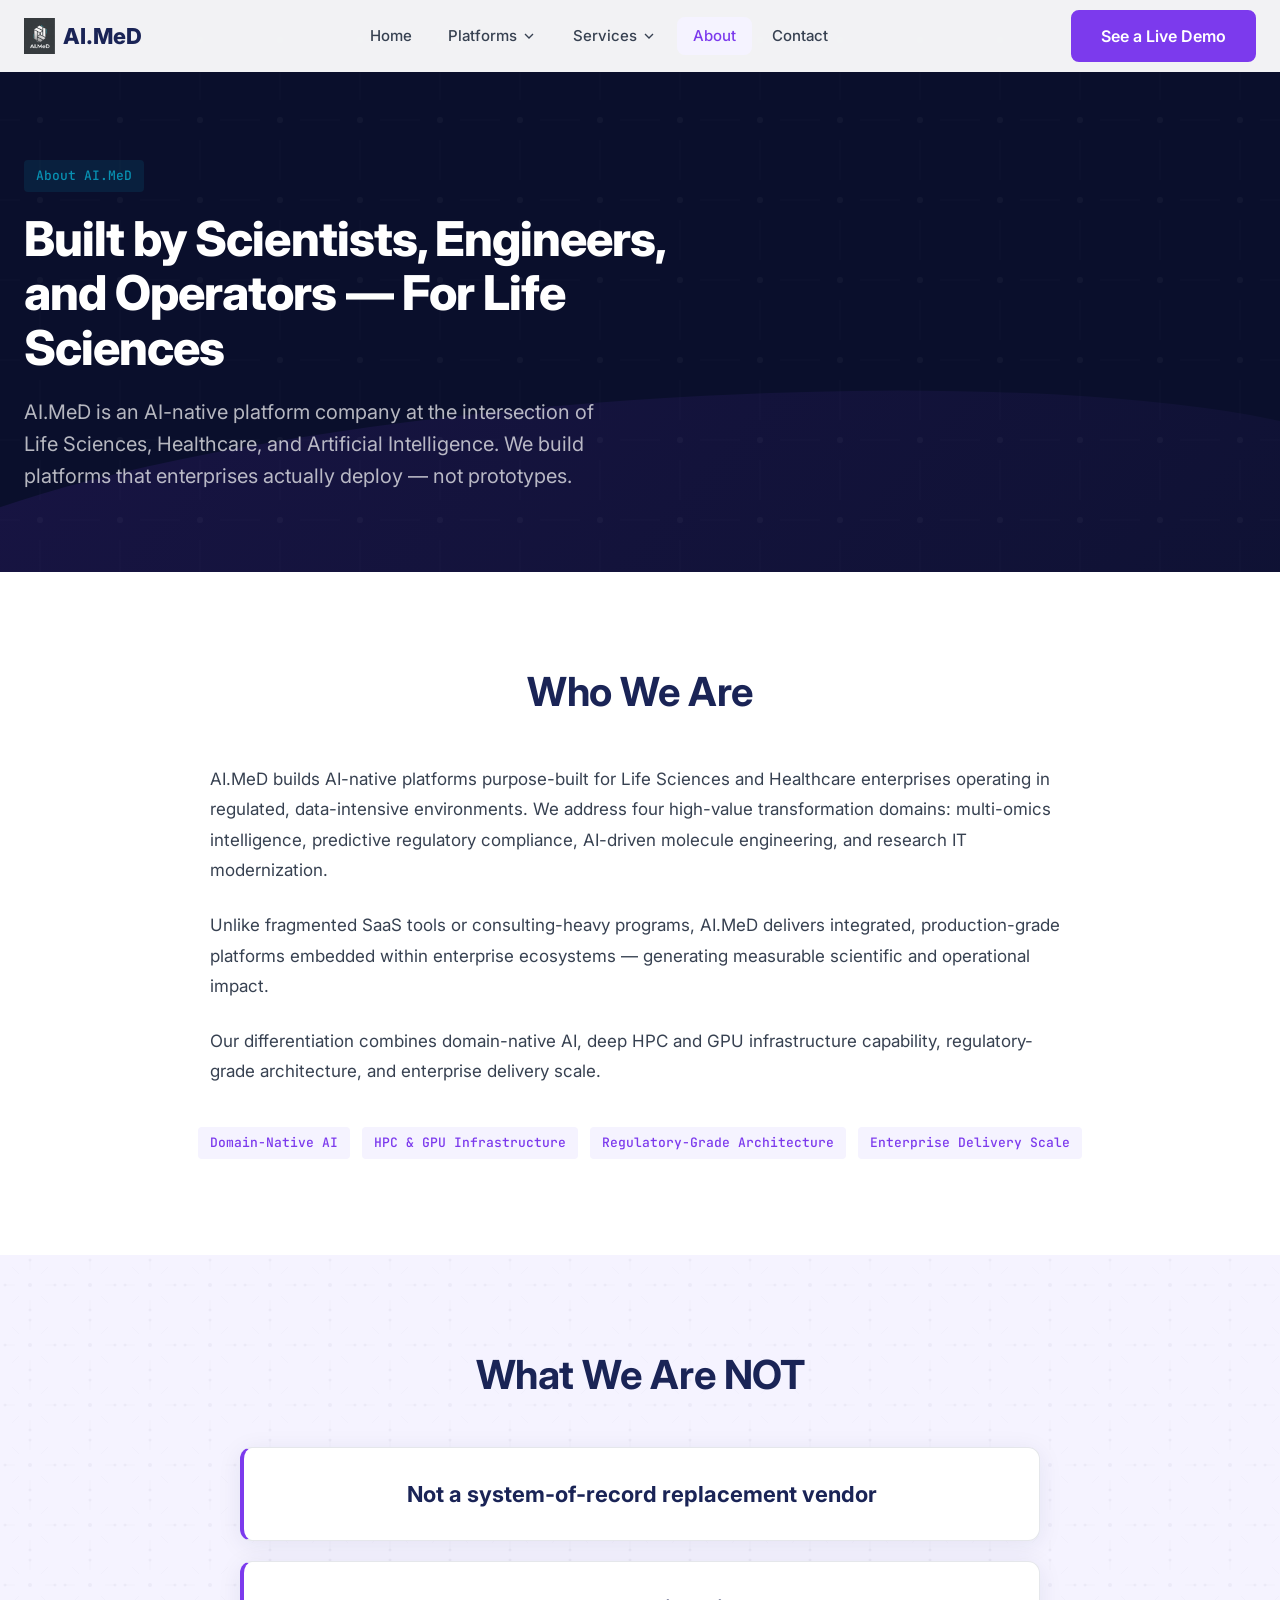
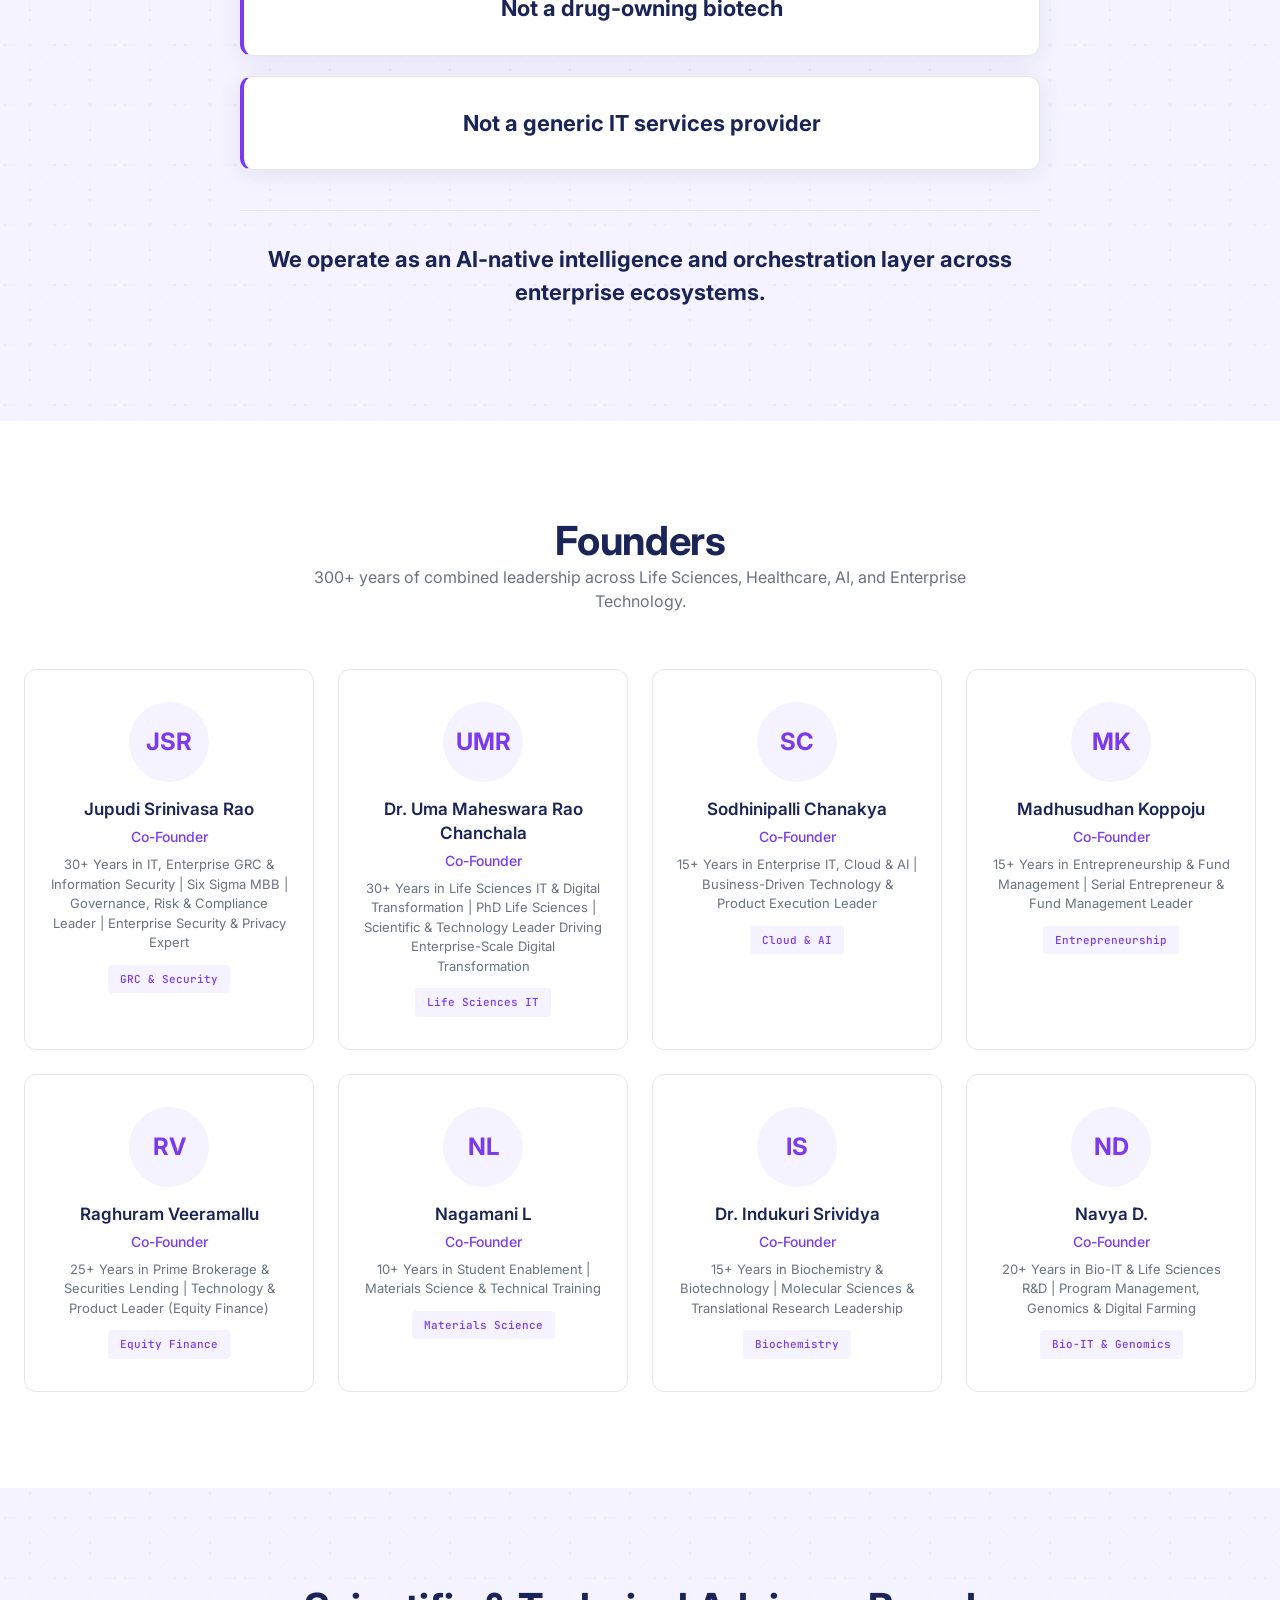
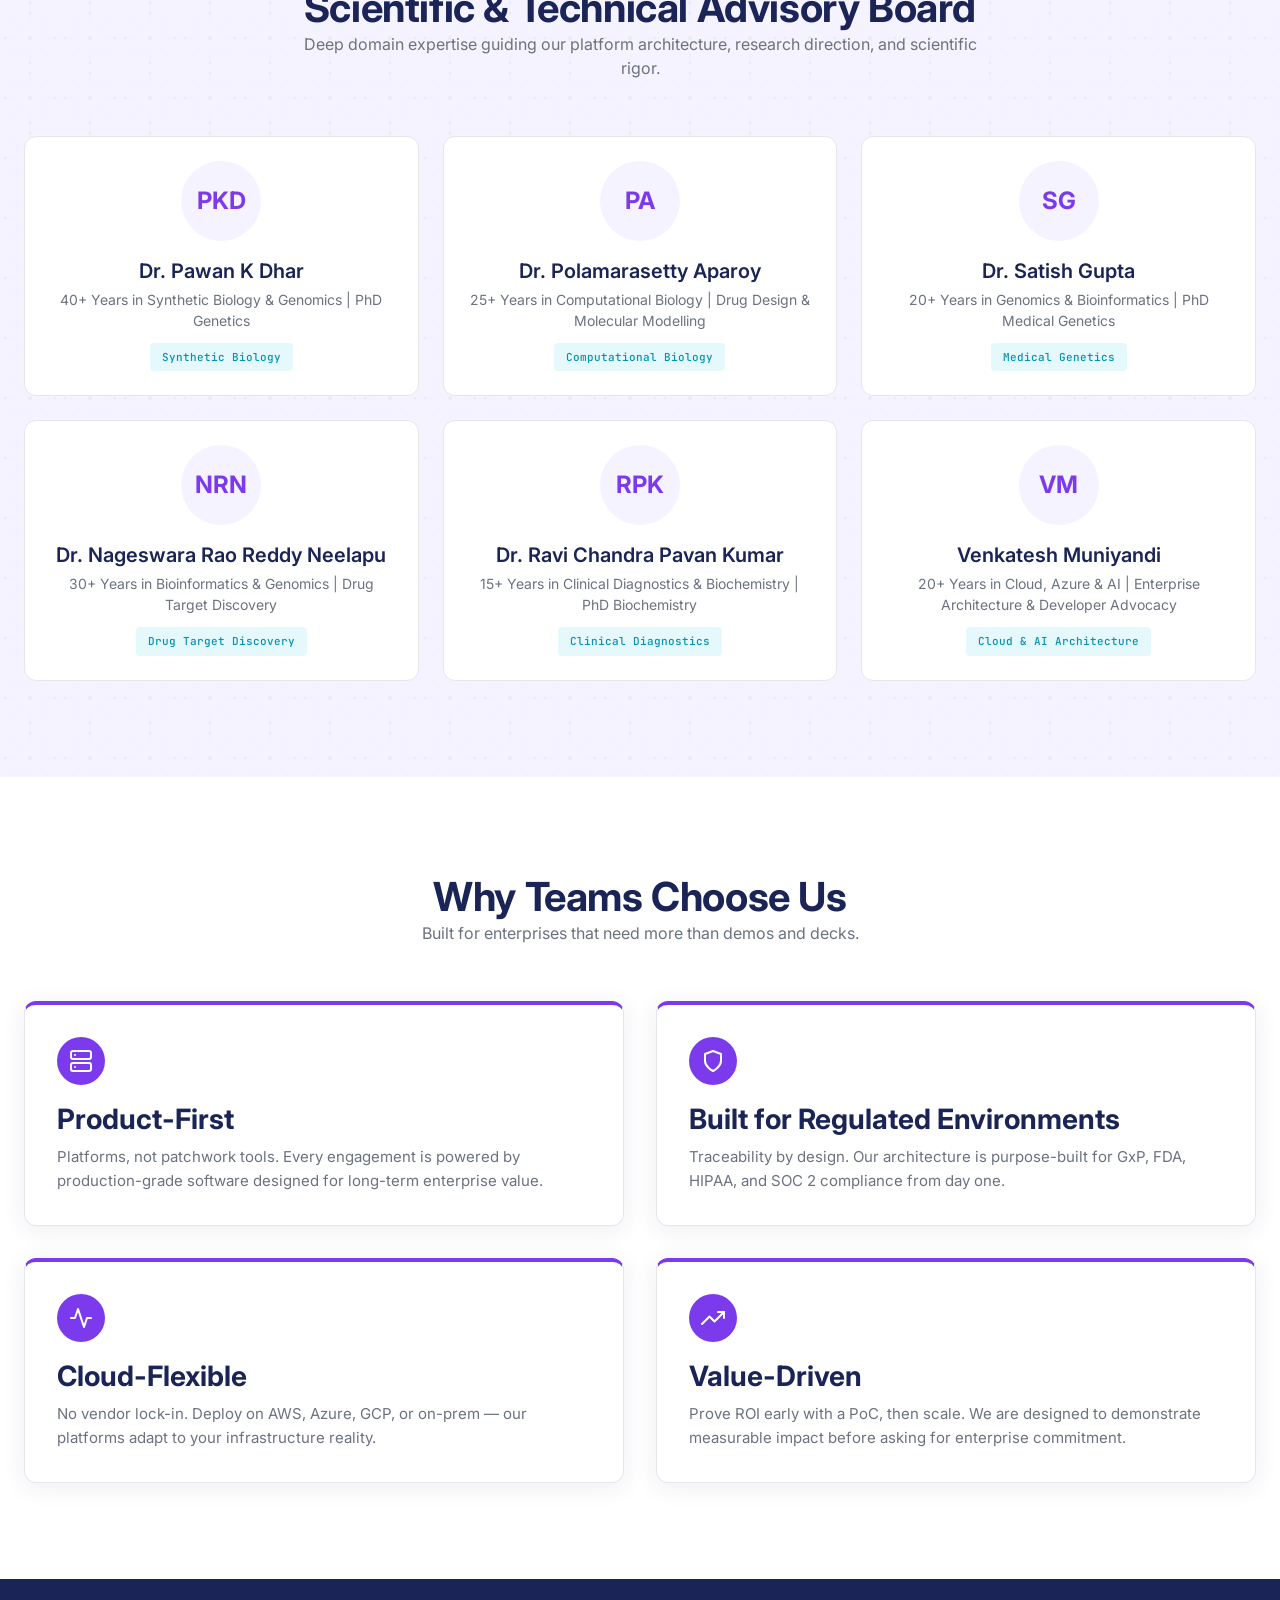
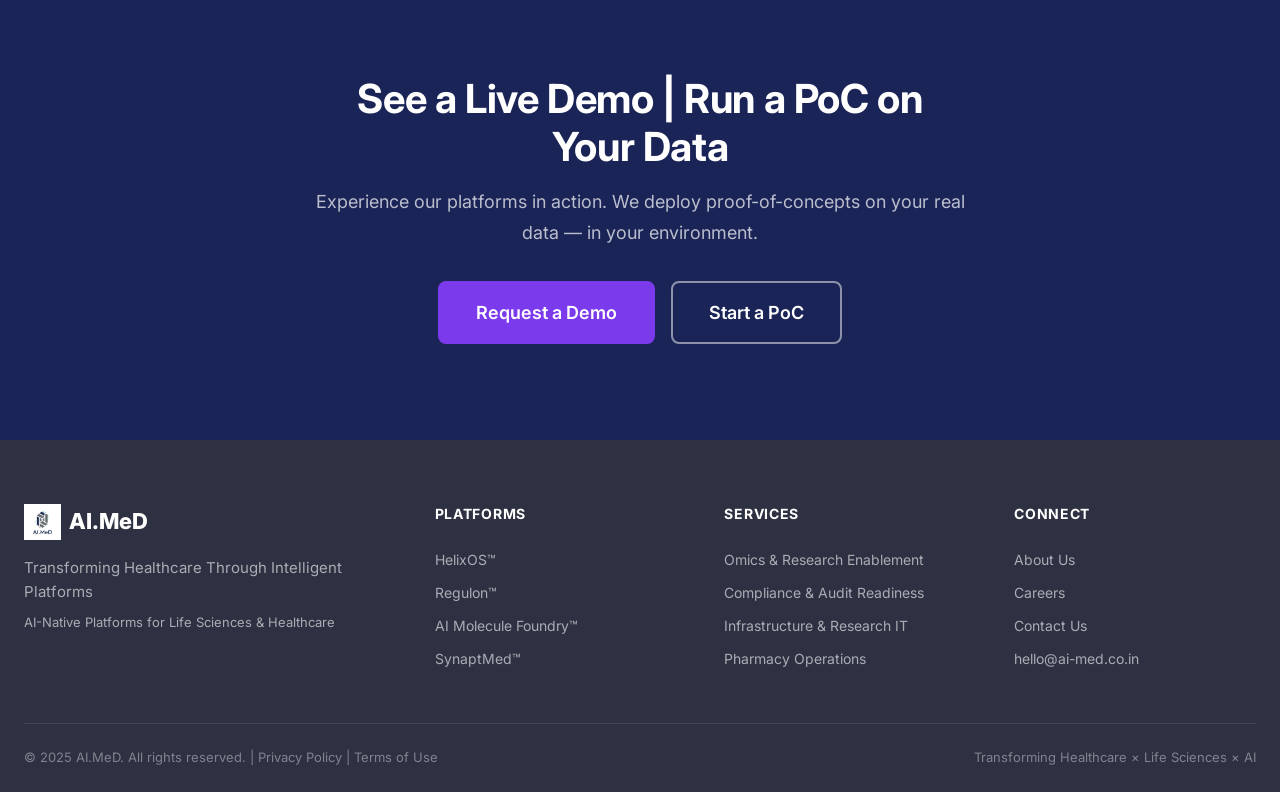
==== about.html @ bd9f45b2 "Initial commit" ====
<!DOCTYPE html>
<html lang="en">
<head>
  <meta charset="UTF-8">
  <meta name="viewport" content="width=device-width, initial-scale=1.0">
  <title>About AI.MeD — Leadership, Vision & Team | Life Sciences AI Company</title>
  <meta name="description" content="AI.MeD is an AI-native platform company at the intersection of Life Sciences, Healthcare, and Artificial Intelligence. Meet our founders, advisors, and leadership team.">
  <meta name="keywords" content="AI.MeD team, life sciences AI company, healthcare AI leadership, multi-omics intelligence, regulatory compliance AI, drug discovery platform">
  <meta name="author" content="AI.MeD">

  <!-- Open Graph -->
  <meta property="og:title" content="About AI.MeD — Leadership, Vision & Team | Life Sciences AI Company">
  <meta property="og:description" content="AI.MeD is an AI-native platform company at the intersection of Life Sciences, Healthcare, and Artificial Intelligence. Meet our founders, advisors, and leadership team.">
  <meta property="og:type" content="website">
  <meta property="og:image" content="assets/logo/Ai.MeD_2.png">

  <!-- Favicon -->
  <link rel="icon" type="image/x-icon" href="assets/logo/aimed-favicon.ico">

  <!-- Preload fonts -->
  <link rel="preconnect" href="https://fonts.googleapis.com">
  <link rel="preconnect" href="https://fonts.gstatic.com" crossorigin>
  <link rel="preload" as="style" href="https://fonts.googleapis.com/css2?family=Inter:wght@400;500;600;700;800&family=JetBrains+Mono:wght@400;500&display=swap">
  <link href="https://fonts.googleapis.com/css2?family=Inter:wght@400;500;600;700;800&family=JetBrains+Mono:wght@400;500&display=swap" rel="stylesheet">

  <!-- Styles -->
  <link rel="stylesheet" href="css/styles.css">

  <!-- Schema.org JSON-LD -->
  <script type="application/ld+json">
  {
    "@context": "https://schema.org",
    "@type": "AboutPage",
    "mainEntity": {
      "@type": "Organization",
      "name": "AI.MeD",
      "description": "AI-native platforms for Life Sciences, Drug Discovery & Regulated Healthcare",
      "url": "https://ai-med.co.in",
      "foundingLocation": "Hyderabad, Telangana, India",
      "knowsAbout": ["Multi-omics", "Regulatory Compliance", "Drug Discovery AI", "Pharmacy Operations"]
    }
  }
  </script>

  <!-- Google Analytics 4 -->
  <!-- Replace G-XXXXXXXXXX with your GA4 Measurement ID from analytics.google.com -->
  <script async src="https://www.googletagmanager.com/gtag/js?id=G-XXXXXXXXXX"></script>
  <script>
    window.dataLayer = window.dataLayer || [];
    function gtag(){dataLayer.push(arguments);}
    gtag('js', new Date());
    gtag('config', 'G-XXXXXXXXXX');
  </script>
</head>
<body>

<!-- Skip to main content -->
<a href="#main" class="skip-link">Skip to main content</a>

<!-- ============================================================
     NAVIGATION (Prompt 2)
     ============================================================ -->
<nav class="nav" role="navigation" aria-label="Main navigation">
  <div class="nav-inner">
    <!-- Logo -->
    <a href="index.html" class="nav-logo" aria-label="AI.MeD Home">
      <img src="assets/logo/Ai.MeD_2.png" alt="AI.MeD Logo" width="36" height="36">
      <span class="nav-logo-text">AI.MeD</span>
    </a>

    <!-- Desktop links -->
    <div class="nav-links">
      <a href="index.html" class="nav-link">Home</a>

      <!-- Platforms dropdown -->
      <div class="nav-dropdown">
        <a href="platforms.html" class="nav-link nav-dropdown-toggle">
          Platforms
          <svg viewBox="0 0 24 24" fill="none" stroke="currentColor" stroke-width="2"><polyline points="6 9 12 15 18 9"></polyline></svg>
        </a>
        <div class="nav-dropdown-menu" role="menu">
          <a href="platforms.html#helixos" class="nav-dropdown-item" role="menuitem">
            <strong>HelixOS&trade;</strong>
            <span>AI-Native Multi-Omics Platform</span>
          </a>
          <a href="platforms.html#regulon" class="nav-dropdown-item" role="menuitem">
            <strong>Regulon&trade;</strong>
            <span>AI Compliance Operating System</span>
          </a>
          <a href="platforms.html#molecule-foundry" class="nav-dropdown-item" role="menuitem">
            <strong>AI Molecule Foundry&trade;</strong>
            <span>Drug Discovery Platform</span>
          </a>
          <a href="platforms.html#synaptmed" class="nav-dropdown-item" role="menuitem">
            <strong>SynaptMed&trade;</strong>
            <span>Smart Pharmacy Operations</span>
          </a>
        </div>
      </div>

      <!-- Services dropdown -->
      <div class="nav-dropdown">
        <a href="services.html" class="nav-link nav-dropdown-toggle">
          Services
          <svg viewBox="0 0 24 24" fill="none" stroke="currentColor" stroke-width="2"><polyline points="6 9 12 15 18 9"></polyline></svg>
        </a>
        <div class="nav-dropdown-menu" role="menu">
          <a href="services.html#helixos-services" class="nav-dropdown-item" role="menuitem">
            <strong>Research &amp; Omics Services</strong>
            <span>Multi-omics pipeline engineering &amp; AI enablement</span>
          </a>
          <a href="services.html#regulon-services" class="nav-dropdown-item" role="menuitem">
            <strong>Compliance &amp; Audit Readiness</strong>
            <span>Continuous compliance monitoring &amp; automation</span>
          </a>
          <a href="services.html#infra-services" class="nav-dropdown-item" role="menuitem">
            <strong>Infrastructure &amp; Research IT</strong>
            <span>HPC, GPU optimization &amp; cloud-native IT</span>
          </a>
          <a href="services.html#synaptmed-services" class="nav-dropdown-item" role="menuitem">
            <strong>Pharmacy Digital Transformation</strong>
            <span>End-to-end pharmacy onboarding &amp; operations</span>
          </a>
        </div>
      </div>

      <a href="about.html" class="nav-link active">About</a>
      <a href="contact.html" class="nav-link">Contact</a>
    </div>

    <!-- CTA -->
    <a href="contact.html" class="btn btn-primary nav-cta">See a Live Demo</a>

    <!-- Hamburger (mobile) -->
    <button class="nav-hamburger" aria-label="Toggle mobile menu" aria-expanded="false">
      <span></span>
      <span></span>
      <span></span>
    </button>
  </div>
</nav>

<!-- Mobile menu overlay -->
<div class="mobile-menu" role="dialog" aria-label="Mobile navigation">
  <div class="mobile-menu-links">
    <a href="index.html" class="mobile-menu-link">Home</a>

    <button class="mobile-accordion-btn" aria-expanded="false">
      Platforms
      <svg viewBox="0 0 24 24" fill="none" stroke="currentColor" stroke-width="2"><polyline points="6 9 12 15 18 9"></polyline></svg>
    </button>
    <div class="mobile-accordion-panel">
      <a href="platforms.html#helixos">HelixOS&trade; — AI-Native Multi-Omics Platform</a>
      <a href="platforms.html#regulon">Regulon&trade; — AI Compliance Operating System</a>
      <a href="platforms.html#molecule-foundry">AI Molecule Foundry&trade; — Drug Discovery Platform</a>
      <a href="platforms.html#synaptmed">SynaptMed&trade; — Smart Pharmacy Operations</a>
    </div>

    <button class="mobile-accordion-btn" aria-expanded="false">
      Services
      <svg viewBox="0 0 24 24" fill="none" stroke="currentColor" stroke-width="2"><polyline points="6 9 12 15 18 9"></polyline></svg>
    </button>
    <div class="mobile-accordion-panel">
      <a href="services.html#helixos-services">Research &amp; Omics Services</a>
      <a href="services.html#regulon-services">Compliance &amp; Audit Readiness</a>
      <a href="services.html#infra-services">Infrastructure &amp; Research IT</a>
      <a href="services.html#synaptmed-services">Pharmacy Digital Transformation</a>
    </div>

    <a href="about.html" class="mobile-menu-link">About</a>
    <a href="contact.html" class="mobile-menu-link">Contact</a>
  </div>
  <div class="mobile-menu-cta">
    <a href="contact.html" class="btn btn-primary btn-full btn-lg">See a Live Demo</a>
  </div>
</div>

<!-- ============================================================
     MAIN CONTENT
     ============================================================ -->
<main id="main">

  <!-- ============================================================
       SECTION: PAGE HERO
       ============================================================ -->
  <section class="page-hero" aria-label="About Hero">
    <div class="page-hero-wave"></div>
    <div class="container">
      <span class="badge-teal" style="margin-bottom: 20px;">About AI.MeD</span>
      <h1>Built by Scientists, Engineers, and Operators &mdash; For Life Sciences</h1>
      <p>AI.MeD is an AI-native platform company at the intersection of Life Sciences, Healthcare, and Artificial Intelligence. We build platforms that enterprises actually deploy &mdash; not prototypes.</p>
    </div>
  </section>

  <!-- ============================================================
       SECTION 1: WHO WE ARE
       ============================================================ -->
  <section class="section-white section-padding" aria-label="Who We Are">
    <div class="container">
      <div class="section-header animate-on-scroll" style="max-width: 800px; margin: 0 auto 48px;">
        <h2 class="text-center">Who We Are</h2>
      </div>

      <div style="max-width: 860px; margin: 0 auto;" class="animate-on-scroll">
        <p style="font-size: 17px; line-height: 1.8; color: var(--color-text-body); margin-bottom: 24px;">
          AI.MeD builds AI-native platforms purpose-built for Life Sciences and Healthcare enterprises operating in regulated, data-intensive environments. We address four high-value transformation domains: multi-omics intelligence, predictive regulatory compliance, AI-driven molecule engineering, and research IT modernization.
        </p>
        <p style="font-size: 17px; line-height: 1.8; color: var(--color-text-body); margin-bottom: 24px;">
          Unlike fragmented SaaS tools or consulting-heavy programs, AI.MeD delivers integrated, production-grade platforms embedded within enterprise ecosystems &mdash; generating measurable scientific and operational impact.
        </p>
        <p style="font-size: 17px; line-height: 1.8; color: var(--color-text-body);">
          Our differentiation combines domain-native AI, deep HPC and GPU infrastructure capability, regulatory-grade architecture, and enterprise delivery scale.
        </p>
      </div>

      <!-- Differentiator badges -->
      <div class="animate-on-scroll" style="display: flex; flex-wrap: wrap; gap: 12px; justify-content: center; margin-top: 40px;">
        <span class="badge">Domain-Native AI</span>
        <span class="badge">HPC &amp; GPU Infrastructure</span>
        <span class="badge">Regulatory-Grade Architecture</span>
        <span class="badge">Enterprise Delivery Scale</span>
      </div>
    </div>
  </section>

  <!-- ============================================================
       SECTION 2: WHAT WE ARE NOT
       ============================================================ -->
  <section class="section-light section-padding" aria-label="What We Are Not">
    <div class="container">
      <div class="section-header text-center animate-on-scroll" style="max-width: 700px; margin: 0 auto 48px;">
        <h2>What We Are NOT</h2>
      </div>

      <div style="max-width: 800px; margin: 0 auto;">
        <div style="display: flex; flex-direction: column; gap: 20px; margin-bottom: 40px;">
          <div class="card animate-on-scroll animate-delay-1" style="border-left: 4px solid var(--color-violet); text-align: center;">
            <h3 style="font-size: 22px; color: var(--color-navy);">Not a system-of-record replacement vendor</h3>
          </div>
          <div class="card animate-on-scroll animate-delay-2" style="border-left: 4px solid var(--color-violet); text-align: center;">
            <h3 style="font-size: 22px; color: var(--color-navy);">Not a drug-owning biotech</h3>
          </div>
          <div class="card animate-on-scroll animate-delay-3" style="border-left: 4px solid var(--color-violet); text-align: center;">
            <h3 style="font-size: 22px; color: var(--color-navy);">Not a generic IT services provider</h3>
          </div>
        </div>

        <div class="convergence-statement animate-on-scroll" style="margin-top: 0; padding-top: 32px; border-top: 1px solid var(--color-silver-light);">
          <h3 style="font-size: 22px; line-height: 1.5;">We operate as an AI-native intelligence and orchestration layer across enterprise ecosystems.</h3>
        </div>
      </div>
    </div>
  </section>

  <!-- ============================================================
       SECTION 3: FOUNDERS
       ============================================================ -->
  <section class="section-white section-padding" aria-label="Founders">
    <div class="container">
      <div class="section-header text-center animate-on-scroll" style="max-width: 700px; margin: 0 auto 56px;">
        <h2>Founders</h2>
        <p class="text-muted">300+ years of combined leadership across Life Sciences, Healthcare, AI, and Enterprise Technology.</p>
      </div>

      <div class="leadership-grid" style="grid-template-columns: repeat(4, 1fr); gap: 24px;">

        <!-- Founder 1 -->
        <div class="leader-card animate-on-scroll animate-delay-1">
          <div class="leader-avatar">JSR</div>
          <h4>Jupudi Srinivasa Rao</h4>
          <p class="leader-title">Co-Founder</p>
          <p class="leader-focus">30+ Years in IT, Enterprise GRC &amp; Information Security | Six Sigma MBB | Governance, Risk &amp; Compliance Leader | Enterprise Security &amp; Privacy Expert</p>
          <div style="margin-top: 12px;">
            <span class="badge" style="font-size: 11px;">GRC &amp; Security</span>
          </div>
        </div>

        <!-- Founder 2 -->
        <div class="leader-card animate-on-scroll animate-delay-2">
          <div class="leader-avatar">UMR</div>
          <h4>Dr. Uma Maheswara Rao Chanchala</h4>
          <p class="leader-title">Co-Founder</p>
          <p class="leader-focus">30+ Years in Life Sciences IT &amp; Digital Transformation | PhD Life Sciences | Scientific &amp; Technology Leader Driving Enterprise-Scale Digital Transformation</p>
          <div style="margin-top: 12px;">
            <span class="badge" style="font-size: 11px;">Life Sciences IT</span>
          </div>
        </div>

        <!-- Founder 3 -->
        <div class="leader-card animate-on-scroll animate-delay-3">
          <div class="leader-avatar">SC</div>
          <h4>Sodhinipalli Chanakya</h4>
          <p class="leader-title">Co-Founder</p>
          <p class="leader-focus">15+ Years in Enterprise IT, Cloud &amp; AI | Business-Driven Technology &amp; Product Execution Leader</p>
          <div style="margin-top: 12px;">
            <span class="badge" style="font-size: 11px;">Cloud &amp; AI</span>
          </div>
        </div>

        <!-- Founder 4 -->
        <div class="leader-card animate-on-scroll animate-delay-4">
          <div class="leader-avatar">MK</div>
          <h4>Madhusudhan Koppoju</h4>
          <p class="leader-title">Co-Founder</p>
          <p class="leader-focus">15+ Years in Entrepreneurship &amp; Fund Management | Serial Entrepreneur &amp; Fund Management Leader</p>
          <div style="margin-top: 12px;">
            <span class="badge" style="font-size: 11px;">Entrepreneurship</span>
          </div>
        </div>

        <!-- Founder 5 -->
        <div class="leader-card animate-on-scroll animate-delay-1">
          <div class="leader-avatar">RV</div>
          <h4>Raghuram Veeramallu</h4>
          <p class="leader-title">Co-Founder</p>
          <p class="leader-focus">25+ Years in Prime Brokerage &amp; Securities Lending | Technology &amp; Product Leader (Equity Finance)</p>
          <div style="margin-top: 12px;">
            <span class="badge" style="font-size: 11px;">Equity Finance</span>
          </div>
        </div>

        <!-- Founder 6 -->
        <div class="leader-card animate-on-scroll animate-delay-2">
          <div class="leader-avatar">NL</div>
          <h4>Nagamani L</h4>
          <p class="leader-title">Co-Founder</p>
          <p class="leader-focus">10+ Years in Student Enablement | Materials Science &amp; Technical Training</p>
          <div style="margin-top: 12px;">
            <span class="badge" style="font-size: 11px;">Materials Science</span>
          </div>
        </div>

        <!-- Founder 7 -->
        <div class="leader-card animate-on-scroll animate-delay-3">
          <div class="leader-avatar">IS</div>
          <h4>Dr. Indukuri Srividya</h4>
          <p class="leader-title">Co-Founder</p>
          <p class="leader-focus">15+ Years in Biochemistry &amp; Biotechnology | Molecular Sciences &amp; Translational Research Leadership</p>
          <div style="margin-top: 12px;">
            <span class="badge" style="font-size: 11px;">Biochemistry</span>
          </div>
        </div>

        <!-- Founder 8 -->
        <div class="leader-card animate-on-scroll animate-delay-4">
          <div class="leader-avatar">ND</div>
          <h4>Navya D.</h4>
          <p class="leader-title">Co-Founder</p>
          <p class="leader-focus">20+ Years in Bio-IT &amp; Life Sciences R&amp;D | Program Management, Genomics &amp; Digital Farming</p>
          <div style="margin-top: 12px;">
            <span class="badge" style="font-size: 11px;">Bio-IT &amp; Genomics</span>
          </div>
        </div>

      </div>
    </div>
  </section>

  <!-- ============================================================
       SECTION 4: ADVISORS
       ============================================================ -->
  <section class="section-light section-padding" aria-label="Advisors">
    <div class="container">
      <div class="section-header text-center animate-on-scroll" style="max-width: 700px; margin: 0 auto 56px;">
        <h2>Scientific &amp; Technical Advisory Board</h2>
        <p class="text-muted">Deep domain expertise guiding our platform architecture, research direction, and scientific rigor.</p>
      </div>

      <div class="advisor-grid">

        <!-- Advisor 1 -->
        <div class="advisor-card animate-on-scroll animate-delay-1">
          <div class="leader-avatar" style="margin: 0 auto 16px;">PKD</div>
          <h4>Dr. Pawan K Dhar</h4>
          <p class="advisor-domain">40+ Years in Synthetic Biology &amp; Genomics | PhD Genetics</p>
          <div style="margin-top: 12px;">
            <span class="badge-teal" style="font-size: 11px;">Synthetic Biology</span>
          </div>
        </div>

        <!-- Advisor 2 -->
        <div class="advisor-card animate-on-scroll animate-delay-2">
          <div class="leader-avatar" style="margin: 0 auto 16px;">PA</div>
          <h4>Dr. Polamarasetty Aparoy</h4>
          <p class="advisor-domain">25+ Years in Computational Biology | Drug Design &amp; Molecular Modelling</p>
          <div style="margin-top: 12px;">
            <span class="badge-teal" style="font-size: 11px;">Computational Biology</span>
          </div>
        </div>

        <!-- Advisor 3 -->
        <div class="advisor-card animate-on-scroll animate-delay-3">
          <div class="leader-avatar" style="margin: 0 auto 16px;">SG</div>
          <h4>Dr. Satish Gupta</h4>
          <p class="advisor-domain">20+ Years in Genomics &amp; Bioinformatics | PhD Medical Genetics</p>
          <div style="margin-top: 12px;">
            <span class="badge-teal" style="font-size: 11px;">Medical Genetics</span>
          </div>
        </div>

        <!-- Advisor 4 -->
        <div class="advisor-card animate-on-scroll animate-delay-1">
          <div class="leader-avatar" style="margin: 0 auto 16px;">NRN</div>
          <h4>Dr. Nageswara Rao Reddy Neelapu</h4>
          <p class="advisor-domain">30+ Years in Bioinformatics &amp; Genomics | Drug Target Discovery</p>
          <div style="margin-top: 12px;">
            <span class="badge-teal" style="font-size: 11px;">Drug Target Discovery</span>
          </div>
        </div>

        <!-- Advisor 5 -->
        <div class="advisor-card animate-on-scroll animate-delay-2">
          <div class="leader-avatar" style="margin: 0 auto 16px;">RPK</div>
          <h4>Dr. Ravi Chandra Pavan Kumar</h4>
          <p class="advisor-domain">15+ Years in Clinical Diagnostics &amp; Biochemistry | PhD Biochemistry</p>
          <div style="margin-top: 12px;">
            <span class="badge-teal" style="font-size: 11px;">Clinical Diagnostics</span>
          </div>
        </div>

        <!-- Advisor 6 -->
        <div class="advisor-card animate-on-scroll animate-delay-3">
          <div class="leader-avatar" style="margin: 0 auto 16px;">VM</div>
          <h4>Venkatesh Muniyandi</h4>
          <p class="advisor-domain">20+ Years in Cloud, Azure &amp; AI | Enterprise Architecture &amp; Developer Advocacy</p>
          <div style="margin-top: 12px;">
            <span class="badge-teal" style="font-size: 11px;">Cloud &amp; AI Architecture</span>
          </div>
        </div>

      </div>
    </div>
  </section>

  <!-- ============================================================
       SECTION 5: WHY TEAMS CHOOSE US
       ============================================================ -->
  <section class="section-white section-padding" aria-label="Why Teams Choose Us">
    <div class="container">
      <div class="section-header text-center animate-on-scroll" style="max-width: 700px; margin: 0 auto 56px;">
        <h2>Why Teams Choose Us</h2>
        <p class="text-muted">Built for enterprises that need more than demos and decks.</p>
      </div>

      <div class="platform-grid" style="gap: 32px;">

        <!-- Feature 1 -->
        <div class="card-platform animate-on-scroll animate-delay-1">
          <div class="icon-circle">
            <svg viewBox="0 0 24 24" fill="none" stroke="currentColor" stroke-width="2" stroke-linecap="round" stroke-linejoin="round"><rect x="2" y="2" width="20" height="8" rx="2" ry="2"></rect><rect x="2" y="14" width="20" height="8" rx="2" ry="2"></rect><line x1="6" y1="6" x2="6.01" y2="6"></line><line x1="6" y1="18" x2="6.01" y2="18"></line></svg>
          </div>
          <h3 style="margin-top: 16px;">Product-First</h3>
          <p style="font-size: 15px; color: var(--color-text-muted); line-height: 1.6; margin-top: 8px;">Platforms, not patchwork tools. Every engagement is powered by production-grade software designed for long-term enterprise value.</p>
        </div>

        <!-- Feature 2 -->
        <div class="card-platform animate-on-scroll animate-delay-2">
          <div class="icon-circle">
            <svg viewBox="0 0 24 24" fill="none" stroke="currentColor" stroke-width="2" stroke-linecap="round" stroke-linejoin="round"><path d="M12 22s8-4 8-10V5l-8-3-8 3v7c0 6 8 10 8 10z"></path></svg>
          </div>
          <h3 style="margin-top: 16px;">Built for Regulated Environments</h3>
          <p style="font-size: 15px; color: var(--color-text-muted); line-height: 1.6; margin-top: 8px;">Traceability by design. Our architecture is purpose-built for GxP, FDA, HIPAA, and SOC 2 compliance from day one.</p>
        </div>

        <!-- Feature 3 -->
        <div class="card-platform animate-on-scroll animate-delay-3">
          <div class="icon-circle">
            <svg viewBox="0 0 24 24" fill="none" stroke="currentColor" stroke-width="2" stroke-linecap="round" stroke-linejoin="round"><path d="M22 12h-4l-3 9L9 3l-3 9H2"></path></svg>
          </div>
          <h3 style="margin-top: 16px;">Cloud-Flexible</h3>
          <p style="font-size: 15px; color: var(--color-text-muted); line-height: 1.6; margin-top: 8px;">No vendor lock-in. Deploy on AWS, Azure, GCP, or on-prem &mdash; our platforms adapt to your infrastructure reality.</p>
        </div>

        <!-- Feature 4 -->
        <div class="card-platform animate-on-scroll animate-delay-4">
          <div class="icon-circle">
            <svg viewBox="0 0 24 24" fill="none" stroke="currentColor" stroke-width="2" stroke-linecap="round" stroke-linejoin="round"><polyline points="23 6 13.5 15.5 8.5 10.5 1 18"></polyline><polyline points="17 6 23 6 23 12"></polyline></svg>
          </div>
          <h3 style="margin-top: 16px;">Value-Driven</h3>
          <p style="font-size: 15px; color: var(--color-text-muted); line-height: 1.6; margin-top: 8px;">Prove ROI early with a PoC, then scale. We are designed to demonstrate measurable impact before asking for enterprise commitment.</p>
        </div>

      </div>
    </div>
  </section>

  <!-- ============================================================
       SECTION: BOTTOM CTA
       ============================================================ -->
  <section class="bottom-cta section-padding" aria-label="Call to Action">
    <div class="container" style="text-align: center; max-width: 700px;">
      <h2 style="color: var(--color-white); margin-bottom: 16px;">See a Live Demo | Run a PoC on Your Data</h2>
      <p style="color: rgba(255,255,255,0.7); font-size: 18px; line-height: 1.7; margin-bottom: 32px;">Experience our platforms in action. We deploy proof-of-concepts on your real data &mdash; in your environment.</p>
      <div style="display: flex; gap: 16px; justify-content: center; flex-wrap: wrap;">
        <a href="contact.html?type=demo" class="btn btn-primary btn-lg pulse">Request a Demo</a>
        <a href="contact.html?type=poc" class="btn btn-outline-white btn-lg">Start a PoC</a>
      </div>
    </div>
  </section>

</main>

<!-- ============================================================
     FOOTER (Prompt 2)
     ============================================================ -->
<footer class="footer" role="contentinfo">
  <div class="container">
    <div class="footer-grid">
      <!-- Column 1 — Company -->
      <div class="footer-brand">
        <a href="index.html" class="nav-logo" style="margin-bottom: 12px;">
          <img src="assets/logo/Ai.MeD_1.png" alt="AI.MeD Logo" width="32" height="32">
          <span class="nav-logo-text" style="color: var(--color-white);">AI.MeD</span>
        </a>
        <p>Transforming Healthcare Through Intelligent Platforms</p>
        <p style="font-size: 13px; margin-top: 8px;">AI-Native Platforms for Life Sciences &amp; Healthcare</p>
      </div>

      <!-- Column 2 — Platforms -->
      <div class="footer-col">
        <h4>Platforms</h4>
        <a href="platforms.html#helixos">HelixOS&trade;</a>
        <a href="platforms.html#regulon">Regulon&trade;</a>
        <a href="platforms.html#molecule-foundry">AI Molecule Foundry&trade;</a>
        <a href="platforms.html#synaptmed">SynaptMed&trade;</a>
      </div>

      <!-- Column 3 — Services -->
      <div class="footer-col">
        <h4>Services</h4>
        <a href="services.html#helixos-services">Omics &amp; Research Enablement</a>
        <a href="services.html#regulon-services">Compliance &amp; Audit Readiness</a>
        <a href="services.html#infra-services">Infrastructure &amp; Research IT</a>
        <a href="services.html#synaptmed-services">Pharmacy Operations</a>
      </div>

      <!-- Column 4 — Connect -->
      <div class="footer-col">
        <h4>Connect</h4>
        <a href="about.html">About Us</a>
        <a href="#">Careers</a>
        <a href="contact.html">Contact Us</a>
        <a href="mailto:hello@ai-med.co.in">hello@ai-med.co.in</a>
      </div>
    </div>

    <div class="footer-bottom">
      <p>&copy; 2025 AI.MeD. All rights reserved. | <a href="privacy.html">Privacy Policy</a> | <a href="terms.html">Terms of Use</a></p>
      <p>Transforming Healthcare &times; Life Sciences &times; AI</p>
    </div>
  </div>
</footer>

<!-- Scripts -->
<script defer src="js/main.js"></script>

</body>
</html>
---- css/styles.css ----
/* ============================================================
   AI.MeD Design System — styles.css
   Enterprise B2B | Life Sciences & Healthcare
   ============================================================ */

/* --- Google Fonts --- */
@import url('https://fonts.googleapis.com/css2?family=Inter:wght@400;500;600;700;800&family=JetBrains+Mono:wght@400;500&display=swap');

/* ============================================================
   1. CSS CUSTOM PROPERTIES (TOKENS)
   ============================================================ */
:root {
  /* Brand Colors */
  --color-navy: #1A2456;
  --color-navy-dark: #0A0F2C;
  --color-violet: #7C3AED;
  --color-violet-light: #8B5CF6;
  --color-violet-pale: #F5F3FF;
  --color-teal: #06B6D4;
  --color-teal-dark: #0891B2;
  --color-silver: #9CA3AF;
  --color-silver-light: #E5E7EB;
  --color-charcoal: #2D3142;
  --color-white: #FFFFFF;
  --color-text-body: #374151;
  --color-text-muted: #6B7280;

  /* Typography */
  --font-heading: 'Inter', sans-serif;
  --font-body: 'Inter', sans-serif;
  --font-mono: 'JetBrains Mono', monospace;

  /* Spacing */
  --space-xs: 4px;
  --space-sm: 8px;
  --space-md: 16px;
  --space-lg: 24px;
  --space-xl: 32px;
  --space-2xl: 48px;
  --space-3xl: 64px;
  --space-4xl: 96px;

  /* Border Radius */
  --radius-sm: 4px;
  --radius-md: 8px;
  --radius-lg: 12px;
  --radius-xl: 16px;
  --radius-full: 9999px;

  /* Shadows */
  --shadow-card: 0 4px 24px rgba(26, 36, 86, 0.08);
  --shadow-card-hover: 0 8px 32px rgba(26, 36, 86, 0.14);
  --shadow-dropdown: 0 12px 40px rgba(26, 36, 86, 0.12);
  --shadow-nav: 0 2px 16px rgba(26, 36, 86, 0.06);

  /* Transitions */
  --transition-fast: 150ms ease;
  --transition-base: 200ms ease;
  --transition-slow: 300ms ease;

  /* Layout */
  --max-width: 1280px;
  --nav-height: 72px;
}

/* ============================================================
   2. RESET & BASE
   ============================================================ */
*,
*::before,
*::after {
  box-sizing: border-box;
  margin: 0;
  padding: 0;
}

html {
  scroll-behavior: smooth;
  -webkit-text-size-adjust: 100%;
}

body {
  font-family: var(--font-body);
  font-size: 16px;
  line-height: 1.5;
  color: var(--color-text-body);
  background-color: var(--color-white);
  -webkit-font-smoothing: antialiased;
  -moz-osx-font-smoothing: grayscale;
}

img {
  max-width: 100%;
  height: auto;
  display: block;
}

a {
  color: var(--color-violet);
  text-decoration: none;
  transition: color var(--transition-fast);
}

a:hover {
  color: var(--color-violet-light);
}

ul, ol {
  list-style: none;
}

/* Skip to main content (accessibility) */
.skip-link {
  position: absolute;
  top: -100%;
  left: 16px;
  z-index: 10000;
  padding: 8px 16px;
  background: var(--color-violet);
  color: var(--color-white);
  border-radius: var(--radius-md);
  font-weight: 600;
  transition: top var(--transition-fast);
}

.skip-link:focus {
  top: 16px;
  color: var(--color-white);
}

/* Focus visible */
:focus-visible {
  outline: 2px solid var(--color-violet);
  outline-offset: 2px;
}

/* ============================================================
   3. TYPOGRAPHY SCALE
   ============================================================ */
h1, h2, h3, h4, h5, h6 {
  font-family: var(--font-heading);
  color: var(--color-navy);
  line-height: 1.2;
  font-weight: 700;
}

h1 {
  font-size: 56px;
  line-height: 1.14;
  font-weight: 800;
  letter-spacing: -0.02em;
}

h2 {
  font-size: 40px;
  line-height: 1.2;
  font-weight: 700;
  letter-spacing: -0.01em;
}

h3 {
  font-size: 28px;
  line-height: 1.3;
  font-weight: 700;
}

h4 {
  font-size: 20px;
  line-height: 1.4;
  font-weight: 600;
}

.text-body {
  font-size: 16px;
  line-height: 1.5;
}

.text-small {
  font-size: 14px;
  line-height: 1.5;
}

.text-muted {
  color: var(--color-text-muted);
}

.text-navy {
  color: var(--color-navy);
}

.text-violet {
  color: var(--color-violet);
}

.text-teal {
  color: var(--color-teal);
}

.text-white {
  color: var(--color-white);
}

.text-center {
  text-align: center;
}

/* ============================================================
   4. LAYOUT UTILITIES
   ============================================================ */
.container {
  width: 100%;
  max-width: var(--max-width);
  margin: 0 auto;
  padding: 0 24px;
}

.section-padding {
  padding: 96px 0;
}

.grid {
  display: grid;
  gap: 24px;
}

.grid-2 {
  grid-template-columns: repeat(2, 1fr);
}

.grid-3 {
  grid-template-columns: repeat(3, 1fr);
}

.grid-4 {
  grid-template-columns: repeat(4, 1fr);
}

.flex {
  display: flex;
}

.flex-center {
  display: flex;
  align-items: center;
  justify-content: center;
}

.flex-between {
  display: flex;
  align-items: center;
  justify-content: space-between;
}

.flex-col {
  flex-direction: column;
}

.gap-sm {
  gap: var(--space-sm);
}

.gap-md {
  gap: var(--space-md);
}

.gap-lg {
  gap: var(--space-lg);
}

.gap-xl {
  gap: var(--space-xl);
}

/* ============================================================
   5. BUTTONS
   ============================================================ */
.btn {
  display: inline-flex;
  align-items: center;
  justify-content: center;
  gap: 8px;
  padding: 12px 28px;
  font-family: var(--font-body);
  font-size: 16px;
  font-weight: 600;
  border-radius: var(--radius-md);
  border: 2px solid transparent;
  cursor: pointer;
  transition: all var(--transition-base);
  text-decoration: none;
  white-space: nowrap;
}

.btn-primary {
  background: var(--color-violet);
  color: var(--color-white);
  border-color: var(--color-violet);
}

.btn-primary:hover {
  background: var(--color-violet-light);
  border-color: var(--color-violet-light);
  color: var(--color-white);
  box-shadow: 0 0 24px rgba(124, 58, 237, 0.3);
}

.btn-outline {
  background: transparent;
  color: var(--color-navy);
  border-color: var(--color-navy);
}

.btn-outline:hover {
  background: var(--color-navy);
  color: var(--color-white);
}

.btn-outline-white {
  background: transparent;
  color: var(--color-white);
  border-color: rgba(255, 255, 255, 0.5);
}

.btn-outline-white:hover {
  background: var(--color-white);
  color: var(--color-navy);
  border-color: var(--color-white);
}

.btn-teal {
  background: var(--color-teal);
  color: var(--color-white);
  border-color: var(--color-teal);
}

.btn-teal:hover {
  background: var(--color-teal-dark);
  border-color: var(--color-teal-dark);
  color: var(--color-white);
}

.btn-lg {
  padding: 16px 36px;
  font-size: 18px;
}

.btn-full {
  width: 100%;
}

/* ============================================================
   6. CARDS
   ============================================================ */
.card {
  background: var(--color-white);
  border: 1px solid var(--color-silver-light);
  border-radius: var(--radius-lg);
  box-shadow: var(--shadow-card);
  padding: 32px;
  transition: all var(--transition-slow);
}

.card:hover {
  box-shadow: var(--shadow-card-hover);
  transform: translateY(-2px);
}

.card-platform {
  background: var(--color-white);
  border: 1px solid var(--color-silver-light);
  border-top: 4px solid var(--color-violet);
  border-radius: var(--radius-lg);
  box-shadow: var(--shadow-card);
  padding: 32px;
  transition: all var(--transition-slow);
}

.card-platform:hover {
  box-shadow: var(--shadow-card-hover);
  transform: translateY(-4px);
}

.card-dark {
  background: rgba(255, 255, 255, 0.06);
  border: 1px solid rgba(255, 255, 255, 0.1);
  border-radius: var(--radius-lg);
  padding: 32px;
}

/* ============================================================
   7. BADGES
   ============================================================ */
.badge {
  display: inline-flex;
  align-items: center;
  padding: 6px 12px;
  font-family: var(--font-mono);
  font-size: 13px;
  font-weight: 500;
  border-radius: var(--radius-sm);
  background: var(--color-violet-pale);
  color: var(--color-violet);
  white-space: nowrap;
}

.badge-teal {
  display: inline-flex;
  align-items: center;
  padding: 6px 12px;
  font-family: var(--font-mono);
  font-size: 13px;
  font-weight: 500;
  border-radius: var(--radius-sm);
  background: rgba(6, 182, 212, 0.1);
  color: var(--color-teal-dark);
  white-space: nowrap;
}

.badge-dark {
  display: inline-flex;
  align-items: center;
  padding: 6px 12px;
  font-family: var(--font-mono);
  font-size: 13px;
  font-weight: 500;
  border-radius: var(--radius-sm);
  background: rgba(255, 255, 255, 0.1);
  color: rgba(255, 255, 255, 0.8);
}

/* ============================================================
   8. ICON CIRCLE
   ============================================================ */
.icon-circle {
  display: inline-flex;
  align-items: center;
  justify-content: center;
  width: 48px;
  height: 48px;
  border-radius: 50%;
  background: var(--color-violet);
  color: var(--color-white);
  flex-shrink: 0;
}

.icon-circle svg {
  width: 24px;
  height: 24px;
}

.icon-circle-sm {
  width: 36px;
  height: 36px;
}

.icon-circle-sm svg {
  width: 18px;
  height: 18px;
}

.icon-circle-lg {
  width: 56px;
  height: 56px;
}

.icon-circle-lg svg {
  width: 28px;
  height: 28px;
}

/* ============================================================
   9. SECTION BACKGROUNDS
   ============================================================ */
.section-light {
  background-color: var(--color-violet-pale);
  background-image: url("data:image/svg+xml,%3Csvg width='60' height='60' xmlns='http://www.w3.org/2000/svg'%3E%3Cpath d='M30 5v10M30 45v10M5 30h10M45 30h10M12 12l7 7M41 41l7 7M12 48l7-7M41 19l7-7' stroke='%231A2456' stroke-width='.5' fill='none' opacity='.04'/%3E%3Ccircle cx='30' cy='30' r='2' fill='%231A2456' opacity='.04'/%3E%3Ccircle cx='30' cy='5' r='1.5' fill='%231A2456' opacity='.04'/%3E%3Ccircle cx='30' cy='55' r='1.5' fill='%231A2456' opacity='.04'/%3E%3Ccircle cx='5' cy='30' r='1.5' fill='%231A2456' opacity='.04'/%3E%3Ccircle cx='55' cy='30' r='1.5' fill='%231A2456' opacity='.04'/%3E%3C/svg%3E");
}

.section-white {
  background-color: var(--color-white);
}

.section-dark {
  background-color: var(--color-charcoal);
  color: var(--color-white);
}

.section-navy {
  background-color: var(--color-navy);
  color: var(--color-white);
}

/* Circuit-node pattern overlay mixin */
.circuit-bg {
  position: relative;
}

.circuit-bg::before {
  content: '';
  position: absolute;
  inset: 0;
  background-image: url("data:image/svg+xml,%3Csvg width='80' height='80' xmlns='http://www.w3.org/2000/svg'%3E%3Cpath d='M40 0v20M40 60v20M0 40h20M60 40h20M14 14l12 12M54 54l12 12M14 66l12-12M54 26l12-12' stroke='%231A2456' stroke-width='.5' fill='none' opacity='.05'/%3E%3Ccircle cx='40' cy='40' r='3' fill='%231A2456' opacity='.05'/%3E%3Ccircle cx='40' cy='0' r='2' fill='%231A2456' opacity='.04'/%3E%3Ccircle cx='40' cy='80' r='2' fill='%231A2456' opacity='.04'/%3E%3Ccircle cx='0' cy='40' r='2' fill='%231A2456' opacity='.04'/%3E%3Ccircle cx='80' cy='40' r='2' fill='%231A2456' opacity='.04'/%3E%3C/svg%3E");
  pointer-events: none;
  z-index: 0;
}

.circuit-bg > * {
  position: relative;
  z-index: 1;
}

/* ============================================================
   10. DIVIDER
   ============================================================ */
.divider {
  border: none;
  height: 1px;
  background: var(--color-silver-light);
  margin: 32px 0;
}

/* ============================================================
   11. NAVIGATION
   ============================================================ */
.nav {
  position: fixed;
  top: 0;
  left: 0;
  right: 0;
  z-index: 1000;
  height: var(--nav-height);
  display: flex;
  align-items: center;
  background: rgba(255, 255, 255, 0.95);
  transition: all var(--transition-base);
}

.nav.scrolled {
  background: rgba(255, 255, 255, 0.9);
  backdrop-filter: blur(12px);
  -webkit-backdrop-filter: blur(12px);
  box-shadow: var(--shadow-nav);
}

.nav-inner {
  width: 100%;
  max-width: var(--max-width);
  margin: 0 auto;
  padding: 0 24px;
  display: flex;
  align-items: center;
  justify-content: space-between;
}

.nav-logo {
  display: flex;
  align-items: center;
  gap: 8px;
  text-decoration: none;
}

.nav-logo img {
  height: 36px;
  width: auto;
}

.nav-logo-text {
  font-family: var(--font-heading);
  font-weight: 800;
  font-size: 22px;
  color: var(--color-navy);
}

.nav-links {
  display: flex;
  align-items: center;
  gap: 4px;
}

.nav-link {
  padding: 8px 16px;
  font-size: 15px;
  font-weight: 500;
  color: var(--color-text-body);
  text-decoration: none;
  border-radius: var(--radius-md);
  transition: all var(--transition-fast);
  position: relative;
}

.nav-link:hover,
.nav-link.active {
  color: var(--color-violet);
  background: var(--color-violet-pale);
}

/* Dropdown */
.nav-dropdown {
  position: relative;
}

.nav-dropdown-toggle {
  display: flex;
  align-items: center;
  gap: 4px;
}

.nav-dropdown-toggle svg {
  width: 16px;
  height: 16px;
  transition: transform var(--transition-fast);
}

.nav-dropdown:hover .nav-dropdown-toggle svg {
  transform: rotate(180deg);
}

.nav-dropdown-menu {
  position: absolute;
  top: 100%;
  left: 0;
  min-width: 320px;
  padding: 8px;
  background: var(--color-white);
  border-radius: var(--radius-lg);
  box-shadow: var(--shadow-dropdown);
  opacity: 0;
  visibility: hidden;
  transform: translateY(8px);
  transition: all var(--transition-base);
  z-index: 100;
}

.nav-dropdown:hover .nav-dropdown-menu {
  opacity: 1;
  visibility: visible;
  transform: translateY(0);
}

.nav-dropdown-item {
  display: block;
  padding: 12px 16px;
  border-left: 4px solid transparent;
  border-radius: var(--radius-md);
  transition: all var(--transition-fast);
  text-decoration: none;
}

.nav-dropdown-item:hover {
  background: var(--color-violet-pale);
  border-left-color: var(--color-violet);
}

.nav-dropdown-item strong {
  display: block;
  font-size: 15px;
  font-weight: 600;
  color: var(--color-navy);
}

.nav-dropdown-item span {
  display: block;
  font-size: 13px;
  color: var(--color-text-muted);
  margin-top: 2px;
}

.nav-cta {
  margin-left: 16px;
}

/* Mobile hamburger */
.nav-hamburger {
  display: none;
  flex-direction: column;
  gap: 5px;
  padding: 8px;
  background: none;
  border: none;
  cursor: pointer;
  z-index: 1001;
}

.nav-hamburger span {
  display: block;
  width: 24px;
  height: 2px;
  background: var(--color-navy);
  border-radius: 2px;
  transition: all var(--transition-base);
}

.nav-hamburger.active span:nth-child(1) {
  transform: rotate(45deg) translate(5px, 5px);
}

.nav-hamburger.active span:nth-child(2) {
  opacity: 0;
}

.nav-hamburger.active span:nth-child(3) {
  transform: rotate(-45deg) translate(5px, -5px);
}

/* Mobile menu overlay */
.mobile-menu {
  display: none;
  position: fixed;
  inset: 0;
  z-index: 999;
  background: var(--color-navy-dark);
  padding: 96px 24px 32px;
  overflow-y: auto;
  opacity: 0;
  transition: opacity var(--transition-slow);
}

.mobile-menu.active {
  display: block;
  opacity: 1;
}

.mobile-menu-links {
  display: flex;
  flex-direction: column;
  gap: 4px;
}

.mobile-menu-link {
  display: block;
  padding: 14px 16px;
  font-size: 18px;
  font-weight: 600;
  color: var(--color-white);
  text-decoration: none;
  border-radius: var(--radius-md);
  transition: background var(--transition-fast);
}

.mobile-menu-link:hover {
  background: rgba(255, 255, 255, 0.08);
  color: var(--color-white);
}

.mobile-accordion-btn {
  display: flex;
  align-items: center;
  justify-content: space-between;
  width: 100%;
  padding: 14px 16px;
  font-size: 18px;
  font-weight: 600;
  color: var(--color-white);
  background: none;
  border: none;
  border-radius: var(--radius-md);
  cursor: pointer;
  transition: background var(--transition-fast);
}

.mobile-accordion-btn:hover {
  background: rgba(255, 255, 255, 0.08);
}

.mobile-accordion-btn svg {
  width: 20px;
  height: 20px;
  transition: transform var(--transition-base);
  color: var(--color-silver);
}

.mobile-accordion-btn.active svg {
  transform: rotate(180deg);
}

.mobile-accordion-panel {
  display: none;
  padding: 0 16px 8px;
}

.mobile-accordion-panel.active {
  display: block;
}

.mobile-accordion-panel a {
  display: block;
  padding: 10px 16px;
  font-size: 15px;
  color: rgba(255, 255, 255, 0.7);
  text-decoration: none;
  border-left: 3px solid var(--color-violet);
  margin-bottom: 4px;
}

.mobile-accordion-panel a:hover {
  color: var(--color-white);
}

.mobile-menu-cta {
  margin-top: 32px;
}

/* ============================================================
   12. FOOTER
   ============================================================ */
.footer {
  background: var(--color-charcoal);
  color: rgba(255, 255, 255, 0.8);
  padding-top: 64px;
}

.footer-grid {
  display: grid;
  grid-template-columns: 1.5fr 1fr 1fr 1fr;
  gap: 48px;
  padding-bottom: 48px;
}

.footer-brand p {
  margin-top: 16px;
  font-size: 15px;
  line-height: 1.6;
  color: rgba(255, 255, 255, 0.6);
}

.footer-col h4 {
  font-size: 14px;
  font-weight: 700;
  text-transform: uppercase;
  letter-spacing: 0.05em;
  color: var(--color-white);
  margin-bottom: 20px;
}

.footer-col a {
  display: block;
  font-size: 14px;
  color: rgba(255, 255, 255, 0.6);
  text-decoration: none;
  padding: 6px 0;
  transition: color var(--transition-fast);
}

.footer-col a:hover {
  color: var(--color-teal);
}

.footer-bottom {
  border-top: 1px solid rgba(255, 255, 255, 0.1);
  padding: 24px 0;
  display: flex;
  align-items: center;
  justify-content: space-between;
  flex-wrap: wrap;
  gap: 16px;
}

.footer-bottom p {
  font-size: 13px;
  color: rgba(255, 255, 255, 0.4);
}

.footer-bottom a {
  color: rgba(255, 255, 255, 0.4);
  text-decoration: none;
  transition: color var(--transition-fast);
}

.footer-bottom a:hover {
  color: var(--color-teal);
}

/* ============================================================
   13. HERO SECTION
   ============================================================ */
.hero {
  position: relative;
  min-height: 100vh;
  display: flex;
  align-items: center;
  background: var(--color-navy-dark);
  overflow: hidden;
  padding-top: var(--nav-height);
}

.hero::before {
  content: '';
  position: absolute;
  inset: 0;
  background-image: url("data:image/svg+xml,%3Csvg width='80' height='80' xmlns='http://www.w3.org/2000/svg'%3E%3Cpath d='M40 0v20M40 60v20M0 40h20M60 40h20M14 14l12 12M54 54l12 12M14 66l12-12M54 26l12-12' stroke='%23ffffff' stroke-width='.5' fill='none' opacity='.03'/%3E%3Ccircle cx='40' cy='40' r='3' fill='%23ffffff' opacity='.03'/%3E%3Ccircle cx='40' cy='0' r='2' fill='%23ffffff' opacity='.02'/%3E%3Ccircle cx='0' cy='40' r='2' fill='%23ffffff' opacity='.02'/%3E%3C/svg%3E");
  pointer-events: none;
  z-index: 0;
}

/* Purple diagonal wave */
.hero-wave {
  position: absolute;
  bottom: -10%;
  left: -10%;
  width: 120%;
  height: 60%;
  background: linear-gradient(135deg, rgba(124, 58, 237, 0.15) 0%, rgba(139, 92, 246, 0.05) 100%);
  transform: rotate(-6deg);
  border-radius: 50% 50% 0 0;
  z-index: 0;
  pointer-events: none;
}

.hero-content {
  position: relative;
  z-index: 1;
  display: grid;
  grid-template-columns: 1fr 1fr;
  gap: 64px;
  align-items: center;
}

.hero-text {
  max-width: 680px;
}

.hero-text .badge-teal {
  margin-bottom: 24px;
}

.hero-text h1 {
  color: var(--color-white);
  font-size: 56px;
  margin-bottom: 24px;
}

.hero-subheadline {
  font-size: 20px;
  line-height: 1.6;
  color: rgba(255, 255, 255, 0.7);
  max-width: 540px;
  margin-bottom: 32px;
}

.hero-ctas {
  display: flex;
  gap: 16px;
  margin-bottom: 40px;
  flex-wrap: wrap;
}

.trust-strip {
  display: flex;
  align-items: center;
  gap: 24px;
  flex-wrap: wrap;
}

.trust-strip-item {
  font-size: 14px;
  color: rgba(255, 255, 255, 0.5);
  display: flex;
  align-items: center;
  gap: 8px;
}

.trust-strip-dot {
  width: 4px;
  height: 4px;
  border-radius: 50%;
  background: rgba(255, 255, 255, 0.3);
}

.hero-visual {
  width: 100%;
  max-width: 640px;
  height: 480px;
  background: rgba(255, 255, 255, 0.04);
  border: 1px solid rgba(255, 255, 255, 0.08);
  border-radius: var(--radius-xl);
  display: flex;
  align-items: center;
  justify-content: center;
  position: relative;
  overflow: hidden;
}

/* Animated node network in hero */
.hero-visual canvas {
  position: absolute;
  inset: 0;
  width: 100%;
  height: 100%;
}

.platform-pills {
  display: flex;
  gap: 12px;
  flex-wrap: wrap;
  justify-content: center;
  padding: 32px 0;
  position: relative;
  z-index: 1;
}

.platform-pill {
  padding: 8px 20px;
  font-family: var(--font-mono);
  font-size: 14px;
  font-weight: 500;
  color: rgba(255, 255, 255, 0.7);
  background: rgba(255, 255, 255, 0.06);
  border: 1px solid rgba(255, 255, 255, 0.12);
  border-radius: var(--radius-full);
  cursor: pointer;
  transition: all var(--transition-fast);
  text-decoration: none;
}

.platform-pill:hover {
  background: rgba(124, 58, 237, 0.2);
  border-color: var(--color-violet);
  color: var(--color-white);
}

/* ============================================================
   14. PLATFORM CARDS SECTION
   ============================================================ */
.platform-section .section-header {
  text-align: center;
  max-width: 700px;
  margin: 0 auto 56px;
}

.platform-section .section-header h2 {
  margin-bottom: 16px;
}

.platform-grid {
  display: grid;
  grid-template-columns: repeat(2, 1fr);
  gap: 32px;
}

.platform-card-badges {
  display: flex;
  gap: 8px;
  flex-wrap: wrap;
  margin: 16px 0 12px;
}

.platform-card h3 {
  font-size: 24px;
  margin-bottom: 4px;
}

.platform-card .card-sub {
  font-size: 15px;
  color: var(--color-violet);
  font-weight: 500;
  margin-bottom: 12px;
}

.platform-card .card-body {
  color: var(--color-text-muted);
  font-size: 15px;
  line-height: 1.6;
  margin-bottom: 16px;
}

.platform-card-modules {
  display: flex;
  gap: 8px;
  flex-wrap: wrap;
  margin-bottom: 20px;
}

.platform-card-link {
  font-weight: 600;
  font-size: 15px;
  color: var(--color-violet);
  display: inline-flex;
  align-items: center;
  gap: 4px;
  transition: gap var(--transition-fast);
}

.platform-card-link:hover {
  gap: 8px;
}

/* ============================================================
   15. PROBLEM / MARKET SECTION
   ============================================================ */
.market-section .two-col {
  display: grid;
  grid-template-columns: 1.2fr 1fr;
  gap: 48px;
  align-items: start;
}

.problem-list {
  display: flex;
  flex-direction: column;
  gap: 20px;
}

.problem-item {
  display: flex;
  gap: 16px;
  align-items: flex-start;
}

.problem-item p {
  font-size: 16px;
  line-height: 1.5;
}

.problem-item strong {
  color: var(--color-navy);
}

.struggle-box {
  background: var(--color-violet-pale);
  border-left: 4px solid var(--color-violet);
  border-radius: var(--radius-lg);
  padding: 32px;
}

.struggle-box h3 {
  font-size: 20px;
  margin-bottom: 16px;
  color: var(--color-navy);
}

.struggle-box li {
  padding: 8px 0;
  font-size: 15px;
  color: var(--color-text-body);
  display: flex;
  align-items: center;
  gap: 8px;
}

.struggle-box li::before {
  content: '';
  width: 6px;
  height: 6px;
  border-radius: 50%;
  background: var(--color-violet);
  flex-shrink: 0;
}

.convergence-statement {
  text-align: center;
  max-width: 800px;
  margin: 64px auto 0;
  padding-top: 48px;
  border-top: 1px solid var(--color-silver-light);
}

.convergence-statement h3 {
  font-size: 24px;
  line-height: 1.4;
  color: var(--color-navy);
  margin-bottom: 16px;
}

.convergence-statement p {
  color: var(--color-text-muted);
  font-size: 16px;
  max-width: 600px;
  margin: 0 auto;
}

/* ============================================================
   16. SERVICES SECTION
   ============================================================ */
.services-grid {
  display: grid;
  grid-template-columns: repeat(2, 1fr);
  gap: 32px;
}

.service-track {
  padding: 32px;
  background: var(--color-white);
  border: 1px solid var(--color-silver-light);
  border-radius: var(--radius-lg);
  box-shadow: var(--shadow-card);
}

.service-track .badge {
  margin-bottom: 12px;
}

.service-track h3 {
  margin-bottom: 8px;
}

.service-track .track-desc {
  font-size: 15px;
  color: var(--color-text-muted);
  line-height: 1.6;
  margin-bottom: 16px;
}

.outcome-tag {
  display: inline-flex;
  align-items: center;
  gap: 6px;
  font-family: var(--font-mono);
  font-size: 13px;
  color: var(--color-teal-dark);
  font-style: italic;
}

/* Engagement model steps */
.engagement-model {
  margin-top: 64px;
  text-align: center;
}

.engagement-model h3 {
  margin-bottom: 40px;
}

.engagement-steps {
  display: flex;
  align-items: center;
  justify-content: center;
  gap: 0;
  flex-wrap: wrap;
}

.engagement-step {
  display: flex;
  flex-direction: column;
  align-items: center;
  gap: 12px;
  padding: 0 24px;
  text-align: center;
}

.engagement-step-number {
  width: 40px;
  height: 40px;
  border-radius: 50%;
  background: var(--color-violet);
  color: var(--color-white);
  font-weight: 700;
  font-size: 16px;
  display: flex;
  align-items: center;
  justify-content: center;
}

.engagement-step-label {
  font-size: 14px;
  font-weight: 600;
  color: var(--color-navy);
}

.engagement-arrow {
  font-size: 20px;
  color: var(--color-silver);
  margin: 0 4px;
}


/* Stats row */
.stats-row {
  display: grid;
  grid-template-columns: repeat(4, 1fr);
  gap: 32px;
  margin-top: 48px;
}

.stat-item {
  text-align: center;
}

.stat-number {
  font-size: 40px;
  font-weight: 800;
  color: var(--color-navy);
  font-family: var(--font-heading);
}

.section-dark .stat-number {
  color: var(--color-white);
}

.stat-label {
  font-size: 14px;
  color: var(--color-text-muted);
  margin-top: 4px;
}

.section-dark .stat-label {
  color: rgba(255, 255, 255, 0.6);
}

/* ============================================================
   18. LEADERSHIP SECTION
   ============================================================ */
.leadership-grid {
  display: grid;
  grid-template-columns: repeat(4, 1fr);
  gap: 24px;
}

.leader-card {
  background: var(--color-white);
  border: 1px solid var(--color-silver-light);
  border-radius: var(--radius-lg);
  padding: 32px 24px;
  text-align: center;
  transition: all var(--transition-slow);
}

.leader-card:hover {
  box-shadow: var(--shadow-card-hover);
  transform: translateY(-2px);
}

.leader-avatar {
  width: 80px;
  height: 80px;
  border-radius: 50%;
  background: var(--color-violet-pale);
  color: var(--color-violet);
  font-size: 24px;
  font-weight: 700;
  display: flex;
  align-items: center;
  justify-content: center;
  margin: 0 auto 16px;
}

.leader-card h4 {
  font-size: 17px;
  margin-bottom: 4px;
}

.leader-card .leader-title {
  font-size: 14px;
  color: var(--color-violet);
  font-weight: 500;
  margin-bottom: 8px;
}

.leader-card .leader-focus {
  font-size: 13px;
  color: var(--color-text-muted);
  line-height: 1.5;
}

.advisor-strip {
  text-align: center;
  margin-top: 48px;
  padding: 24px;
  background: var(--color-violet-pale);
  border-radius: var(--radius-lg);
}

.advisor-strip p {
  font-size: 15px;
  color: var(--color-text-muted);
}

.advisor-strip strong {
  color: var(--color-navy);
}

/* ============================================================
   19. BOTTOM CTA SECTION
   ============================================================ */
.bottom-cta {
  background: var(--color-navy);
  color: var(--color-white);
}

.bottom-cta-grid {
  display: grid;
  grid-template-columns: 1.2fr 1fr;
  gap: 64px;
  align-items: center;
}

.pipeline-highlights {
  margin-top: 24px;
}

.pipeline-highlight {
  display: flex;
  align-items: flex-start;
  gap: 12px;
  padding: 10px 0;
  font-size: 15px;
  color: rgba(255, 255, 255, 0.8);
}

.pipeline-highlight svg {
  width: 20px;
  height: 20px;
  color: var(--color-teal);
  flex-shrink: 0;
  margin-top: 2px;
}

.cta-cards {
  display: flex;
  flex-direction: column;
  gap: 20px;
}

.cta-card {
  background: rgba(255, 255, 255, 0.06);
  border: 1px solid rgba(255, 255, 255, 0.1);
  border-radius: var(--radius-lg);
  padding: 28px;
}

.cta-card h4 {
  color: var(--color-white);
  margin-bottom: 8px;
}

.cta-card p {
  color: rgba(255, 255, 255, 0.6);
  font-size: 14px;
  margin-bottom: 16px;
}

.bottom-strip {
  text-align: center;
  padding-top: 48px;
  margin-top: 48px;
  border-top: 1px solid rgba(255, 255, 255, 0.1);
}

.bottom-strip p {
  font-size: 18px;
  color: rgba(255, 255, 255, 0.7);
  margin-bottom: 20px;
}

/* ============================================================
   20. PAGE HERO (Inner pages)
   ============================================================ */
.page-hero {
  padding: 160px 0 80px;
  background: var(--color-navy-dark);
  position: relative;
  overflow: hidden;
}

.page-hero::before {
  content: '';
  position: absolute;
  inset: 0;
  background-image: url("data:image/svg+xml,%3Csvg width='80' height='80' xmlns='http://www.w3.org/2000/svg'%3E%3Cpath d='M40 0v20M40 60v20M0 40h20M60 40h20' stroke='%23ffffff' stroke-width='.5' fill='none' opacity='.03'/%3E%3Ccircle cx='40' cy='40' r='3' fill='%23ffffff' opacity='.03'/%3E%3C/svg%3E");
  pointer-events: none;
}

.page-hero-wave {
  position: absolute;
  bottom: -20%;
  left: -10%;
  width: 120%;
  height: 50%;
  background: linear-gradient(135deg, rgba(124, 58, 237, 0.12) 0%, rgba(139, 92, 246, 0.03) 100%);
  transform: rotate(-4deg);
  border-radius: 50% 50% 0 0;
  pointer-events: none;
}

.page-hero .container {
  position: relative;
  z-index: 1;
}

.page-hero h1 {
  color: var(--color-white);
  font-size: 48px;
  max-width: 720px;
  margin-bottom: 20px;
}

.page-hero p {
  font-size: 20px;
  color: rgba(255, 255, 255, 0.7);
  max-width: 600px;
  line-height: 1.6;
}

/* ============================================================
   21. FORMS
   ============================================================ */
.form-group {
  margin-bottom: 24px;
}

.form-label {
  display: block;
  font-size: 14px;
  font-weight: 600;
  color: var(--color-navy);
  margin-bottom: 6px;
}

.form-label .required {
  color: var(--color-violet);
}

.form-input,
.form-select,
.form-textarea {
  width: 100%;
  padding: 12px 16px;
  font-family: var(--font-body);
  font-size: 15px;
  color: var(--color-text-body);
  background: var(--color-white);
  border: 1px solid var(--color-silver-light);
  border-radius: var(--radius-md);
  transition: border-color var(--transition-fast), box-shadow var(--transition-fast);
}

.form-input:focus,
.form-select:focus,
.form-textarea:focus {
  outline: none;
  border-color: var(--color-violet);
  box-shadow: 0 0 0 3px rgba(124, 58, 237, 0.1);
}

.form-input.error,
.form-select.error,
.form-textarea.error {
  border-color: #EF4444;
  box-shadow: 0 0 0 3px rgba(239, 68, 68, 0.1);
}

.form-error {
  font-size: 13px;
  color: #EF4444;
  margin-top: 4px;
  display: none;
}

.form-error.visible {
  display: block;
}

.form-textarea {
  min-height: 140px;
  resize: vertical;
}

.char-counter {
  font-size: 12px;
  color: var(--color-text-muted);
  text-align: right;
  margin-top: 4px;
}

.form-checkbox {
  display: flex;
  align-items: flex-start;
  gap: 10px;
  cursor: pointer;
}

.form-checkbox input[type="checkbox"] {
  width: 18px;
  height: 18px;
  margin-top: 2px;
  accent-color: var(--color-violet);
  flex-shrink: 0;
}

.form-checkbox label {
  font-size: 14px;
  color: var(--color-text-body);
  cursor: pointer;
}

.multi-checkbox-group {
  display: grid;
  grid-template-columns: repeat(2, 1fr);
  gap: 8px;
}

.multi-checkbox-group label {
  display: flex;
  align-items: center;
  gap: 8px;
  font-size: 14px;
  color: var(--color-text-body);
  padding: 8px 12px;
  border: 1px solid var(--color-silver-light);
  border-radius: var(--radius-md);
  cursor: pointer;
  transition: all var(--transition-fast);
}

.multi-checkbox-group label:hover {
  border-color: var(--color-violet);
  background: var(--color-violet-pale);
}

.multi-checkbox-group input[type="checkbox"] {
  accent-color: var(--color-violet);
}

/* Form success/error states */
.form-success {
  display: none;
  text-align: center;
  padding: 48px;
}

.form-success.visible {
  display: block;
}

.form-success .checkmark {
  width: 64px;
  height: 64px;
  border-radius: 50%;
  background: #10B981;
  color: var(--color-white);
  display: flex;
  align-items: center;
  justify-content: center;
  margin: 0 auto 24px;
  font-size: 32px;
}

.form-success h3 {
  margin-bottom: 12px;
}

.form-global-error {
  display: none;
  padding: 16px;
  background: #FEF2F2;
  border: 1px solid #FECACA;
  border-radius: var(--radius-md);
  color: #991B1B;
  font-size: 14px;
  margin-bottom: 24px;
}

.form-global-error.visible {
  display: block;
}

/* ============================================================
   22. CONTACT INFO SIDEBAR
   ============================================================ */
.contact-info-card {
  background: var(--color-violet-pale);
  border-radius: var(--radius-lg);
  padding: 32px;
}

.contact-info-item {
  display: flex;
  gap: 12px;
  align-items: flex-start;
  margin-bottom: 20px;
}

.contact-info-item svg {
  width: 20px;
  height: 20px;
  color: var(--color-violet);
  flex-shrink: 0;
  margin-top: 2px;
}

.contact-info-item p {
  font-size: 15px;
}

.contact-info-item a {
  color: var(--color-violet);
}

/* ============================================================
   23. TABS (Services page)
   ============================================================ */
.tabs-nav {
  display: flex;
  gap: 4px;
  border-bottom: 2px solid var(--color-silver-light);
  margin-bottom: 40px;
  overflow-x: auto;
}

.tab-btn {
  padding: 12px 24px;
  font-family: var(--font-body);
  font-size: 15px;
  font-weight: 600;
  color: var(--color-text-muted);
  background: none;
  border: none;
  border-bottom: 2px solid transparent;
  margin-bottom: -2px;
  cursor: pointer;
  white-space: nowrap;
  transition: all var(--transition-fast);
}

.tab-btn:hover {
  color: var(--color-violet);
}

.tab-btn.active {
  color: var(--color-violet);
  border-bottom-color: var(--color-violet);
}

.tab-panel {
  display: none;
}

.tab-panel.active {
  display: block;
}

/* ============================================================
   24. PLATFORM DETAIL (Platforms page)
   ============================================================ */
.platform-detail {
  padding: 80px 0;
}

.platform-detail:nth-child(even) {
  background: var(--color-violet-pale);
}

.platform-detail-grid {
  display: grid;
  grid-template-columns: 1fr 1fr;
  gap: 64px;
  align-items: center;
}

.platform-detail:nth-child(even) .platform-detail-grid {
  direction: rtl;
}

.platform-detail:nth-child(even) .platform-detail-grid > * {
  direction: ltr;
}

.platform-detail-tagline {
  font-size: 20px;
  font-weight: 600;
  color: var(--color-violet);
  font-style: italic;
  margin-bottom: 24px;
}

.capabilities-grid {
  display: grid;
  grid-template-columns: repeat(2, 1fr);
  gap: 16px;
  margin: 24px 0;
}

.capability-item {
  display: flex;
  gap: 12px;
  align-items: flex-start;
}

.capability-item p {
  font-size: 14px;
  line-height: 1.5;
}

/* Workflow diagram */
.workflow-diagram {
  display: flex;
  align-items: center;
  gap: 0;
  margin: 32px 0;
  overflow-x: auto;
  padding: 16px 0;
}

.workflow-step {
  padding: 12px 20px;
  background: var(--color-violet-pale);
  border: 1px solid rgba(124, 58, 237, 0.2);
  border-radius: var(--radius-md);
  font-size: 13px;
  font-weight: 600;
  color: var(--color-navy);
  white-space: nowrap;
  text-align: center;
}

.workflow-arrow {
  font-size: 20px;
  color: var(--color-violet);
  padding: 0 8px;
  flex-shrink: 0;
}

/* Supported frameworks strip */
.frameworks-strip {
  display: flex;
  flex-wrap: wrap;
  gap: 8px;
  margin: 24px 0;
}

.framework-tag {
  padding: 4px 12px;
  font-size: 12px;
  font-weight: 600;
  color: var(--color-navy);
  background: rgba(26, 36, 86, 0.06);
  border-radius: var(--radius-sm);
}

/* Platform visual placeholder */
.platform-visual {
  width: 100%;
  height: 400px;
  background: linear-gradient(135deg, var(--color-violet-pale) 0%, rgba(124, 58, 237, 0.08) 100%);
  border-radius: var(--radius-xl);
  display: flex;
  align-items: center;
  justify-content: center;
  color: var(--color-text-muted);
  font-size: 14px;
}


/* ============================================================
   26. ADVISORY BOARD (Research & About)
   ============================================================ */
.advisor-grid {
  display: grid;
  grid-template-columns: repeat(3, 1fr);
  gap: 24px;
}

.advisor-card {
  background: var(--color-white);
  border: 1px solid var(--color-silver-light);
  border-radius: var(--radius-lg);
  padding: 24px;
  text-align: center;
  transition: all var(--transition-slow);
}

.advisor-card:hover {
  box-shadow: var(--shadow-card-hover);
}

.advisor-card h4 {
  margin-bottom: 4px;
}

.advisor-card .advisor-domain {
  font-size: 14px;
  color: var(--color-text-muted);
  line-height: 1.5;
}

/* ============================================================
   27. LEGAL PAGES
   ============================================================ */
.legal-content {
  max-width: 800px;
  margin: 0 auto;
  padding: 80px 0;
}

.legal-content h1 {
  font-size: 40px;
  margin-bottom: 12px;
}

.legal-content .last-updated {
  font-size: 14px;
  color: var(--color-text-muted);
  margin-bottom: 40px;
}

.legal-content h2 {
  font-size: 24px;
  margin-top: 40px;
  margin-bottom: 16px;
}

.legal-content p {
  margin-bottom: 16px;
  line-height: 1.7;
}

.legal-content ul {
  padding-left: 24px;
  margin-bottom: 16px;
}

.legal-content ul li {
  list-style: disc;
  padding: 4px 0;
  line-height: 1.6;
}

.legal-banner {
  background: #FEF3C7;
  border: 1px solid #FDE68A;
  color: #92400E;
  padding: 16px 24px;
  border-radius: var(--radius-md);
  font-size: 14px;
  font-weight: 600;
  margin-bottom: 32px;
  text-align: center;
}

/* ============================================================
   28. 404 PAGE
   ============================================================ */
.page-404 {
  min-height: 100vh;
  display: flex;
  align-items: center;
  justify-content: center;
  text-align: center;
  background: var(--color-navy-dark);
  color: var(--color-white);
}

.page-404 h1 {
  font-size: 120px;
  color: var(--color-violet);
  margin-bottom: 16px;
}

.page-404 h2 {
  color: var(--color-white);
  font-size: 32px;
  margin-bottom: 16px;
}

.page-404 p {
  color: rgba(255, 255, 255, 0.6);
  margin-bottom: 32px;
  font-size: 18px;
}

/* ============================================================
   29. ANIMATIONS
   ============================================================ */
@keyframes fadeInUp {
  from {
    opacity: 0;
    transform: translateY(24px);
  }
  to {
    opacity: 1;
    transform: translateY(0);
  }
}

@keyframes fadeIn {
  from { opacity: 0; }
  to { opacity: 1; }
}

@keyframes slideInRight {
  from {
    opacity: 0;
    transform: translateX(24px);
  }
  to {
    opacity: 1;
    transform: translateX(0);
  }
}

@keyframes pulseGlow {
  0%, 100% {
    box-shadow: 0 0 0 0 rgba(124, 58, 237, 0.4);
  }
  50% {
    box-shadow: 0 0 20px 4px rgba(124, 58, 237, 0.2);
  }
}

/* Scroll animation classes */
.animate-on-scroll {
  opacity: 0;
  transform: translateY(24px);
  transition: opacity 0.6s ease, transform 0.6s ease;
}

.animate-on-scroll.visible {
  opacity: 1;
  transform: translateY(0);
}

/* Staggered animation delays */
.animate-delay-1 { transition-delay: 0.1s; }
.animate-delay-2 { transition-delay: 0.2s; }
.animate-delay-3 { transition-delay: 0.3s; }
.animate-delay-4 { transition-delay: 0.4s; }

/* Hero animation */
.hero-animate {
  opacity: 0;
  transform: translateY(20px);
  animation: fadeInUp 0.7s ease forwards;
}

.hero-animate:nth-child(1) { animation-delay: 0.1s; }
.hero-animate:nth-child(2) { animation-delay: 0.25s; }
.hero-animate:nth-child(3) { animation-delay: 0.4s; }
.hero-animate:nth-child(4) { animation-delay: 0.55s; }
.hero-animate:nth-child(5) { animation-delay: 0.7s; }

/* Pulse glow on CTA */
.btn-primary.pulse {
  animation: pulseGlow 2s ease-in-out infinite;
}

/* Count-up animation placeholder */
.count-up {
  display: inline-block;
}

/* ============================================================
   30. RESPONSIVE BREAKPOINTS
   ============================================================ */

/* Laptop — 1024px */
@media (max-width: 1024px) {
  h1 {
    font-size: 44px;
  }
  h2 {
    font-size: 34px;
  }

  .hero-content {
    grid-template-columns: 1fr;
  }

  .hero-visual {
    display: none;
  }

  .hero-text h1 {
    font-size: 44px;
  }

  .footer-grid {
    grid-template-columns: 1fr 1fr;
    gap: 32px;
  }

  .leadership-grid {
    grid-template-columns: repeat(2, 1fr);
  }

  .platform-detail-grid {
    grid-template-columns: 1fr;
    gap: 40px;
  }

  .platform-detail:nth-child(even) .platform-detail-grid {
    direction: ltr;
  }

  .platform-visual {
    height: 300px;
  }
}

/* Tablet — 768px */
@media (max-width: 768px) {
  h1 {
    font-size: 36px;
  }
  h2 {
    font-size: 28px;
  }
  h3 {
    font-size: 22px;
  }

  .section-padding {
    padding: 64px 0;
  }

  .container {
    padding: 0 16px;
  }

  /* Navigation mobile */
  .nav-links,
  .nav-cta {
    display: none;
  }

  .nav-hamburger {
    display: flex;
  }

  /* Grids collapse */
  .grid-2,
  .grid-3,
  .grid-4,
  .platform-grid,
  .services-grid,
  .stats-row,
  .research-areas-grid,
  .advisor-grid {
    grid-template-columns: 1fr;
  }

  .stats-row {
    grid-template-columns: repeat(2, 1fr);
  }

  .market-section .two-col {
    grid-template-columns: 1fr;
  }

  .bottom-cta-grid {
    grid-template-columns: 1fr;
  }

  .footer-grid {
    grid-template-columns: 1fr;
  }

  .footer-bottom {
    flex-direction: column;
    text-align: center;
  }

  /* Hero */
  .hero-text h1 {
    font-size: 36px;
  }

  .hero-subheadline {
    font-size: 17px;
  }

  .hero-ctas {
    flex-direction: column;
  }

  .hero-ctas .btn {
    width: 100%;
  }

  .trust-strip {
    flex-direction: column;
    gap: 8px;
  }

  .trust-strip-dot {
    display: none;
  }

  .platform-pills {
    gap: 8px;
  }

  /* Engagement steps */
  .engagement-steps {
    flex-direction: column;
    gap: 16px;
  }

  .engagement-arrow {
    transform: rotate(90deg);
  }

  /* Workflow */
  .workflow-diagram {
    flex-direction: column;
  }

  .workflow-arrow {
    transform: rotate(90deg);
  }

  /* Tabs */
  .tabs-nav {
    flex-wrap: wrap;
  }

  .tab-btn {
    padding: 10px 16px;
    font-size: 14px;
  }

  /* Forms */
  .multi-checkbox-group {
    grid-template-columns: 1fr;
  }

  /* Capabilities grid */
  .capabilities-grid {
    grid-template-columns: 1fr;
  }

  /* Page hero */
  .page-hero {
    padding: 120px 0 60px;
  }

  .page-hero h1 {
    font-size: 32px;
  }

  .page-hero p {
    font-size: 17px;
  }

  /* Leadership */
  .leadership-grid {
    grid-template-columns: repeat(2, 1fr);
  }
}

/* Mobile — 375px */
@media (max-width: 480px) {
  h1 {
    font-size: 30px;
  }
  h2 {
    font-size: 24px;
  }

  .hero-text h1 {
    font-size: 30px;
  }

  .stats-row {
    grid-template-columns: 1fr 1fr;
    gap: 16px;
  }

  .stat-number {
    font-size: 32px;
  }

  .leadership-grid {
    grid-template-columns: 1fr;
  }

  .card,
  .card-platform {
    padding: 24px;
  }

  .research-card {
    padding: 24px;
  }
}

/* ============================================================
   31. PRINT STYLES
   ============================================================ */
@media print {
  .nav,
  .footer,
  .mobile-menu {
    display: none;
  }

  .hero {
    min-height: auto;
    padding: 40px 0;
  }

  .section-dark,
  .section-navy {
    background: #fff;
    color: #000;
  }
}
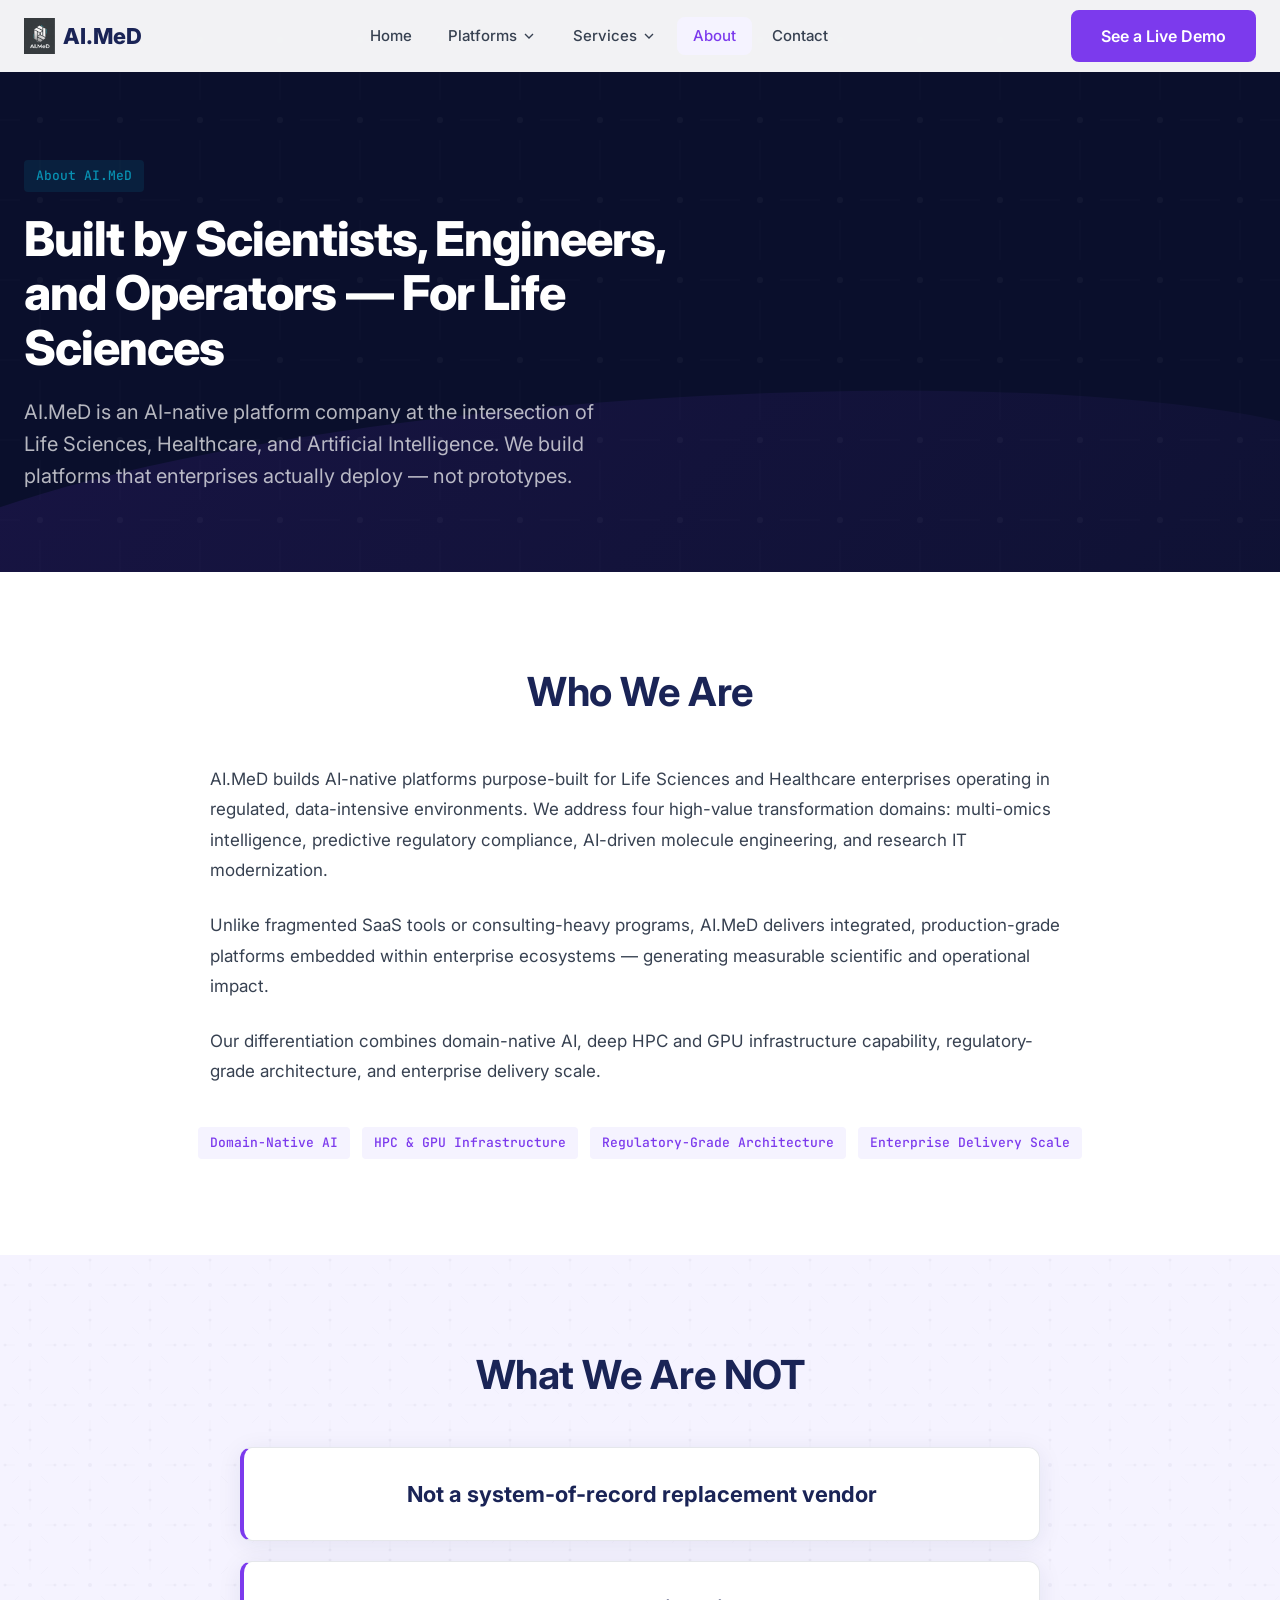
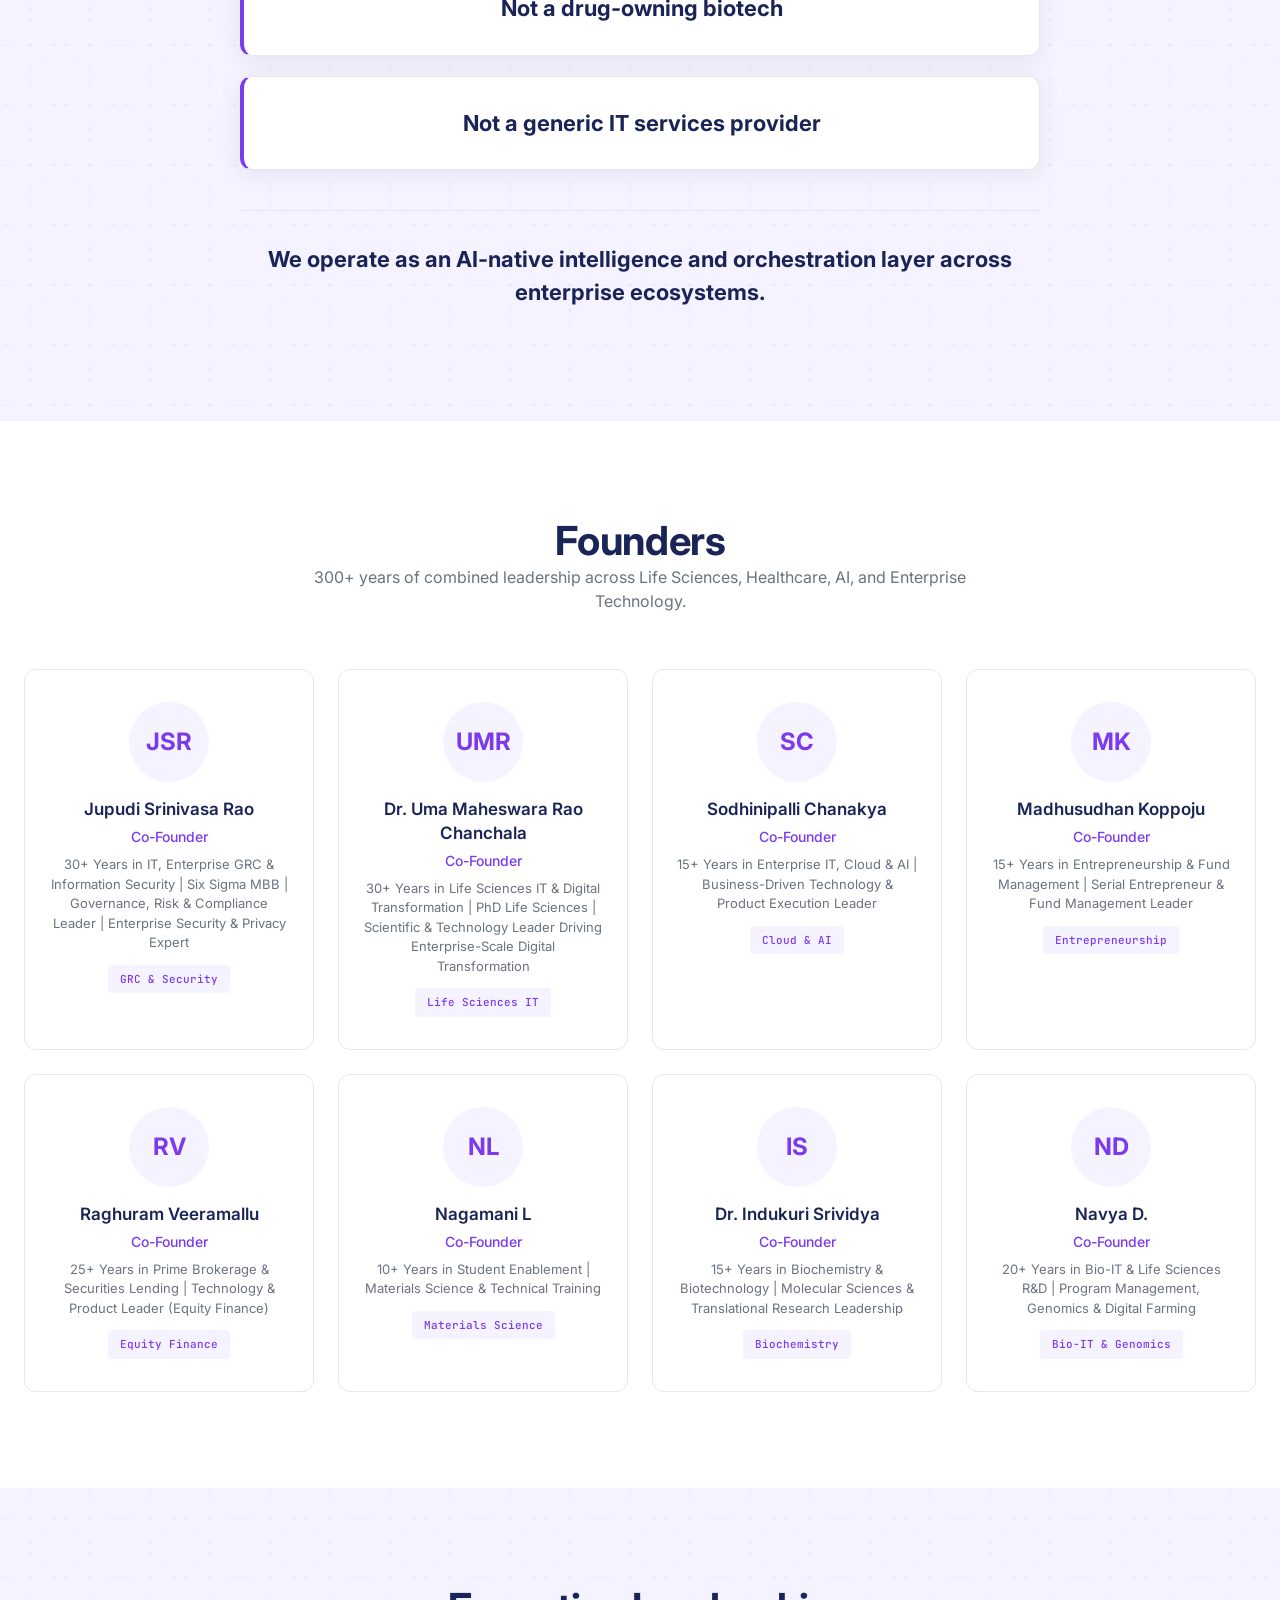
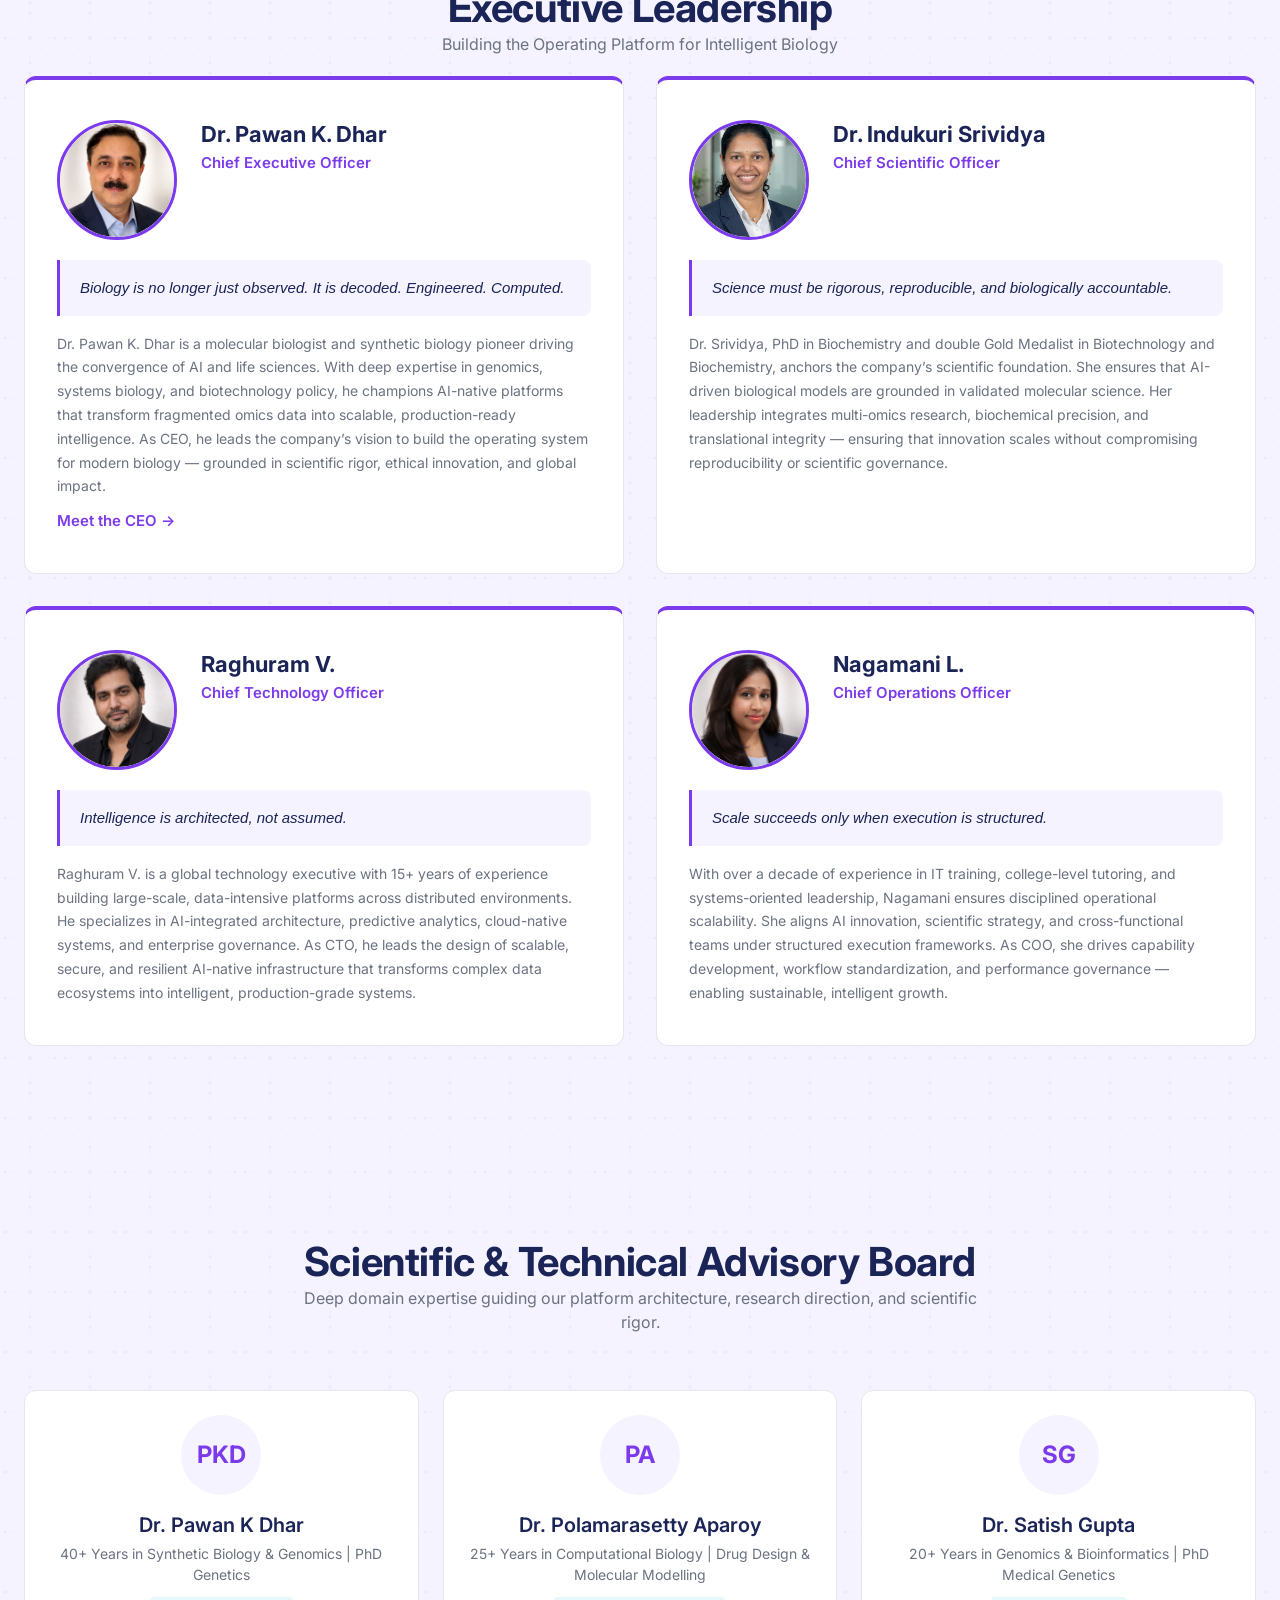
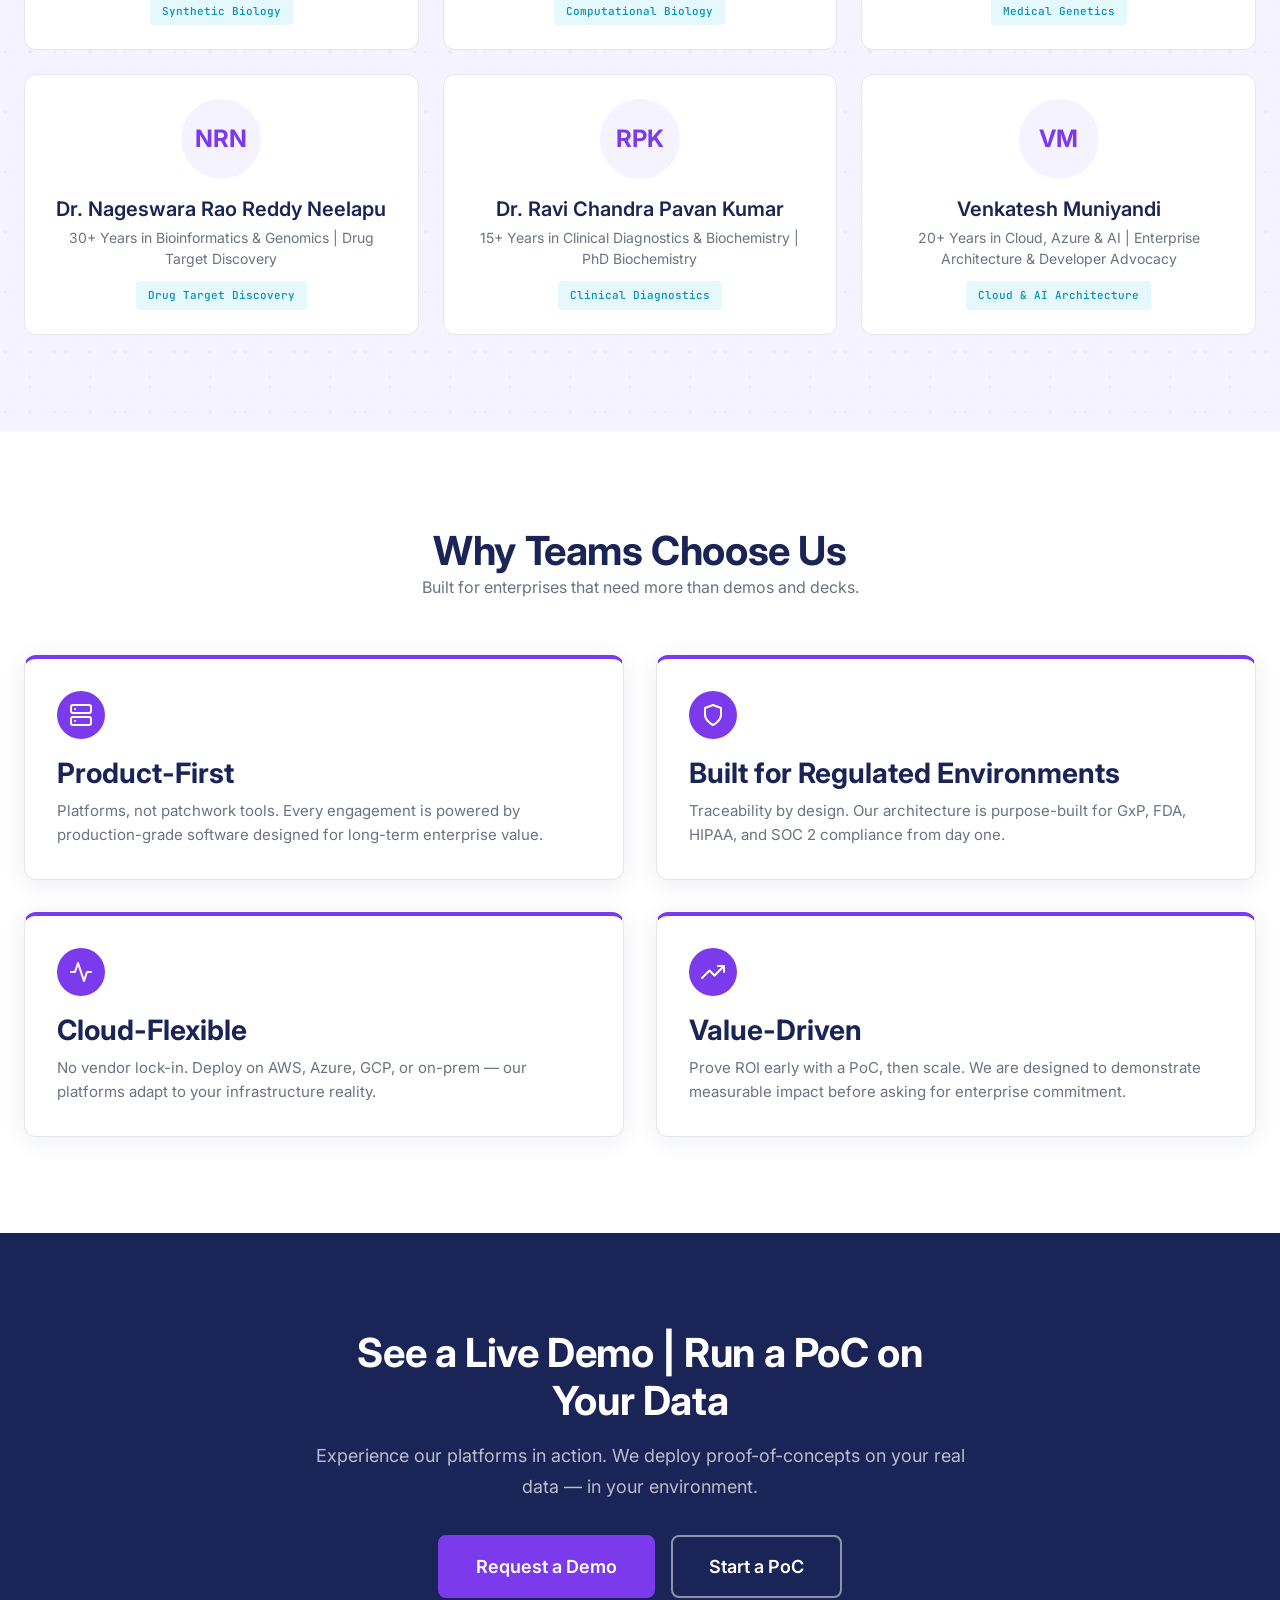
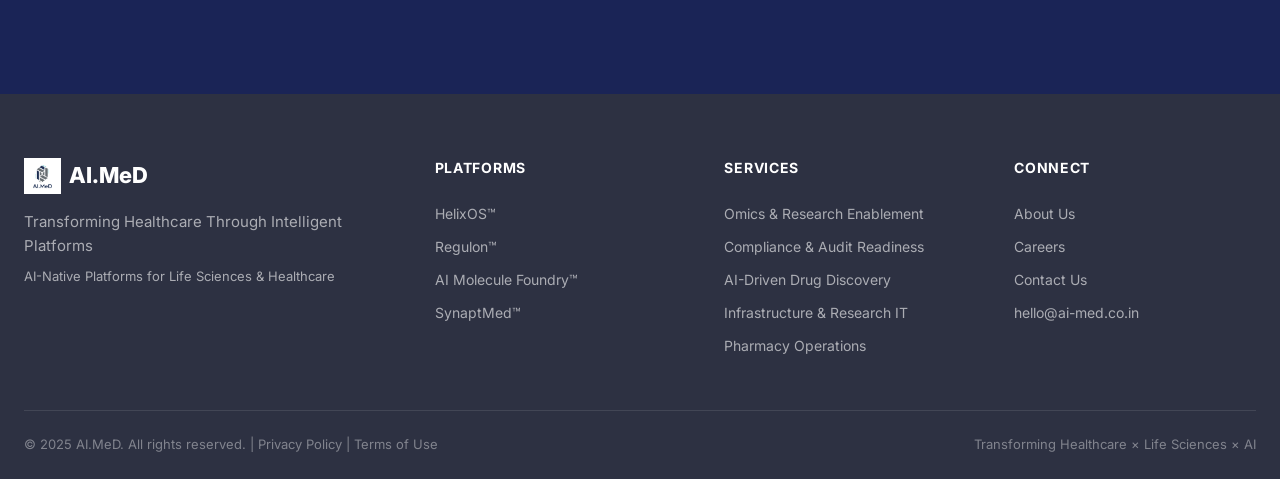
==== commit b4f618c4: "Latest Version" ====
--- a/about.html
+++ b/about.html
@@ -113,6 +113,10 @@
             <strong>Compliance &amp; Audit Readiness</strong>
             <span>Continuous compliance monitoring &amp; automation</span>
           </a>
+          <a href="services.html#molecule-foundry-services" class="nav-dropdown-item" role="menuitem">
+            <strong>AI-Driven Drug Discovery</strong>
+            <span>ML-guided screening &amp; generative molecule design</span>
+          </a>
           <a href="services.html#infra-services" class="nav-dropdown-item" role="menuitem">
             <strong>Infrastructure &amp; Research IT</strong>
             <span>HPC, GPU optimization &amp; cloud-native IT</span>
@@ -163,6 +167,7 @@
     <div class="mobile-accordion-panel">
       <a href="services.html#helixos-services">Research &amp; Omics Services</a>
       <a href="services.html#regulon-services">Compliance &amp; Audit Readiness</a>
+      <a href="services.html#molecule-foundry-services">AI-Driven Drug Discovery</a>
       <a href="services.html#infra-services">Infrastructure &amp; Research IT</a>
       <a href="services.html#synaptmed-services">Pharmacy Digital Transformation</a>
     </div>
@@ -350,6 +355,87 @@
           <div style="margin-top: 12px;">
             <span class="badge" style="font-size: 11px;">Bio-IT &amp; Genomics</span>
           </div>
+        </div>
+
+      </div>
+    </div>
+  </section>
+
+  <!-- ============================================================
+       SECTION: EXECUTIVE LEADERSHIP
+       ============================================================ -->
+  <section class="section-light section-padding" aria-label="Executive Leadership">
+    <div class="container">
+      <div class="section-header text-center animate-on-scroll" style="max-width: 760px; margin: 0 auto 20px;">
+        <h2>Executive Leadership</h2>
+        <p class="text-muted">Building the Operating Platform for Intelligent Biology</p>
+      </div>
+
+      <div class="exec-leadership-grid">
+
+        <!-- CEO — Dr. Pawan K. Dhar -->
+        <a href="ceo.html" class="exec-card animate-on-scroll animate-delay-1" style="text-decoration: none; color: inherit; display: block;">
+          <div class="exec-card-header">
+            <div class="exec-photo-placeholder">
+              <!-- Replace with: <span class="exec-initials">PKD</span> -->
+              <img src="assets/team/pawan-dhar.jpg" alt="Dr. Pawan K. Dhar">
+            </div>
+            <div class="exec-card-info">
+              <h3>Dr. Pawan K. Dhar</h3>
+              <p class="exec-title">Chief Executive Officer</p>
+            </div>
+          </div>
+          <div class="exec-quote">Biology is no longer just observed. It is decoded. Engineered. Computed.</div>
+          <p class="exec-bio">Dr. Pawan K. Dhar is a molecular biologist and synthetic biology pioneer driving the convergence of AI and life sciences. With deep expertise in genomics, systems biology, and biotechnology policy, he champions AI-native platforms that transform fragmented omics data into scalable, production-ready intelligence. As CEO, he leads the company&rsquo;s vision to build the operating system for modern biology &mdash; grounded in scientific rigor, ethical innovation, and global impact.</p>
+          <span class="platform-card-link" style="margin-top: 12px;">Meet the CEO &rarr;</span>
+        </a>
+
+        <!-- CSO — Dr. Indukuri Srividya -->
+        <div class="exec-card animate-on-scroll animate-delay-2">
+          <div class="exec-card-header">
+            <div class="exec-photo-placeholder">
+              <!-- Replace with: <span class="exec-initials">IS</span> -->
+              <img src="assets/team/indukuri-srividya.jpg" alt="Dr. Indukuri Srividya">
+            </div>
+            <div class="exec-card-info">
+              <h3>Dr. Indukuri Srividya</h3>
+              <p class="exec-title">Chief Scientific Officer</p>
+            </div>
+          </div>
+          <div class="exec-quote">Science must be rigorous, reproducible, and biologically accountable.</div>
+          <p class="exec-bio">Dr. Srividya, PhD in Biochemistry and double Gold Medalist in Biotechnology and Biochemistry, anchors the company&rsquo;s scientific foundation. She ensures that AI-driven biological models are grounded in validated molecular science. Her leadership integrates multi-omics research, biochemical precision, and translational integrity &mdash; ensuring that innovation scales without compromising reproducibility or scientific governance.</p>
+        </div>
+
+        <!-- CTO — Raghuram V. -->
+        <div class="exec-card animate-on-scroll animate-delay-3">
+          <div class="exec-card-header">
+            <div class="exec-photo-placeholder">
+              <!-- Replace with: <span class="exec-initials">RV</span> -->
+              <img src="assets/team/raghuram-v.jpg" alt="Raghuram V.">
+            </div>
+            <div class="exec-card-info">
+              <h3>Raghuram V.</h3>
+              <p class="exec-title">Chief Technology Officer</p>
+            </div>
+          </div>
+          <div class="exec-quote">Intelligence is architected, not assumed.</div>
+          <p class="exec-bio">Raghuram V. is a global technology executive with 15+ years of experience building large-scale, data-intensive platforms across distributed environments. He specializes in AI-integrated architecture, predictive analytics, cloud-native systems, and enterprise governance. As CTO, he leads the design of scalable, secure, and resilient AI-native infrastructure that transforms complex data ecosystems into intelligent, production-grade systems.</p>
+        </div>
+
+        <!-- COO — Nagamani L. -->
+        <div class="exec-card animate-on-scroll animate-delay-4">
+          <div class="exec-card-header">
+            <div class="exec-photo-placeholder">
+              <!-- Replace with: <span class="exec-initials">NL</span> -->
+              <img src="assets/team/nagamani-l.jpg" alt="Nagamani L.">
+            </div>
+            <div class="exec-card-info">
+              <h3>Nagamani L.</h3>
+              <p class="exec-title">Chief Operations Officer</p>
+            </div>
+          </div>
+          <div class="exec-quote">Scale succeeds only when execution is structured.</div>
+          <p class="exec-bio">With over a decade of experience in IT training, college-level tutoring, and systems-oriented leadership, Nagamani ensures disciplined operational scalability. She aligns AI innovation, scientific strategy, and cross-functional teams under structured execution frameworks. As COO, she drives capability development, workflow standardization, and performance governance &mdash; enabling sustainable, intelligent growth.</p>
         </div>
 
       </div>
@@ -530,6 +616,7 @@
         <h4>Services</h4>
         <a href="services.html#helixos-services">Omics &amp; Research Enablement</a>
         <a href="services.html#regulon-services">Compliance &amp; Audit Readiness</a>
+        <a href="services.html#molecule-foundry-services">AI-Driven Drug Discovery</a>
         <a href="services.html#infra-services">Infrastructure &amp; Research IT</a>
         <a href="services.html#synaptmed-services">Pharmacy Operations</a>
       </div>
--- a/css/styles.css
+++ b/css/styles.css
@@ -1351,6 +1351,125 @@
   line-height: 1.5;
 }
 
+/* ============================================================
+   18b. EXECUTIVE LEADERSHIP SECTION
+   ============================================================ */
+.exec-leadership-grid {
+  display: grid;
+  grid-template-columns: repeat(2, 1fr);
+  gap: 32px;
+}
+
+.exec-card {
+  background: var(--color-white);
+  border: 1px solid var(--color-silver-light);
+  border-top: 4px solid var(--color-violet);
+  border-radius: var(--radius-lg);
+  padding: 40px 32px;
+  text-align: left;
+  transition: all var(--transition-slow);
+  display: flex;
+  flex-direction: column;
+}
+
+.exec-card:hover {
+  box-shadow: var(--shadow-card-hover);
+  transform: translateY(-4px);
+}
+
+.exec-card-header {
+  display: flex;
+  gap: 24px;
+  align-items: flex-start;
+  margin-bottom: 20px;
+}
+
+.exec-photo-placeholder {
+  width: 120px;
+  height: 120px;
+  min-width: 120px;
+  border-radius: 50%;
+  background: linear-gradient(135deg, var(--color-violet-pale) 0%, #EDE9FE 100%);
+  border: 3px solid var(--color-violet);
+  display: flex;
+  align-items: center;
+  justify-content: center;
+  overflow: hidden;
+  position: relative;
+}
+
+.exec-photo-placeholder img {
+  width: 100%;
+  height: 100%;
+  object-fit: cover;
+  border-radius: 50%;
+}
+
+.exec-photo-placeholder .exec-initials {
+  font-family: var(--font-heading);
+  font-size: 28px;
+  font-weight: 700;
+  color: var(--color-violet);
+  letter-spacing: 1px;
+}
+
+.exec-photo-placeholder .photo-icon {
+  position: absolute;
+  bottom: 4px;
+  right: 4px;
+  width: 28px;
+  height: 28px;
+  background: var(--color-violet);
+  border-radius: 50%;
+  display: flex;
+  align-items: center;
+  justify-content: center;
+}
+
+.exec-photo-placeholder .photo-icon svg {
+  width: 14px;
+  height: 14px;
+  stroke: var(--color-white);
+}
+
+.exec-card-info {
+  flex: 1;
+}
+
+.exec-card-info h3 {
+  font-size: 22px;
+  font-weight: 700;
+  color: var(--color-navy);
+  margin-bottom: 4px;
+  line-height: 1.3;
+}
+
+.exec-card-info .exec-title {
+  font-size: 15px;
+  font-weight: 600;
+  color: var(--color-violet);
+  margin-bottom: 12px;
+}
+
+.exec-quote {
+  font-size: 15px;
+  font-style: italic;
+  color: var(--color-navy);
+  line-height: 1.6;
+  padding: 16px 20px;
+  background: var(--color-violet-pale);
+  border-left: 3px solid var(--color-violet);
+  border-radius: 0 var(--radius-md) var(--radius-md) 0;
+  margin-bottom: 16px;
+}
+
+.exec-bio {
+  font-size: 14px;
+  line-height: 1.7;
+  color: var(--color-text-muted);
+  flex: 1;
+}
+
 .advisor-strip {
   text-align: center;
   margin-top: 48px;
@@ -1406,11 +1525,12 @@
 
 .cta-cards {
   display: flex;
-  flex-direction: column;
+  flex-direction: row;
   gap: 20px;
 }
 
 .cta-card {
+  flex: 1;
   background: rgba(255, 255, 255, 0.06);
   border: 1px solid rgba(255, 255, 255, 0.1);
   border-radius: var(--radius-lg);
@@ -1429,7 +1549,9 @@
 }
 
 .bottom-strip {
-  text-align: center;
+  display: flex;
+  align-items: center;
+  justify-content: space-between;
   padding-top: 48px;
   margin-top: 48px;
   border-top: 1px solid rgba(255, 255, 255, 0.1);
@@ -1438,7 +1560,7 @@
 .bottom-strip p {
   font-size: 18px;
   color: rgba(255, 255, 255, 0.7);
-  margin-bottom: 20px;
+  margin-bottom: 0;
 }
 
 /* ============================================================
@@ -2071,6 +2193,10 @@
     grid-template-columns: repeat(2, 1fr);
   }
 
+  .exec-leadership-grid {
+    grid-template-columns: 1fr;
+  }
+
   .platform-detail-grid {
     grid-template-columns: 1fr;
     gap: 40px;
@@ -2139,6 +2265,16 @@
     grid-template-columns: 1fr;
   }
 
+  .cta-cards {
+    flex-direction: column;
+  }
+
+  .bottom-strip {
+    flex-direction: column;
+    text-align: center;
+    gap: 16px;
+  }
+
   .footer-grid {
     grid-template-columns: 1fr;
   }
@@ -2234,6 +2370,16 @@
   .leadership-grid {
     grid-template-columns: repeat(2, 1fr);
   }
+
+  .exec-card-header {
+    flex-direction: column;
+    align-items: center;
+    text-align: center;
+  }
+
+  .exec-card-info {
+    text-align: center;
+  }
 }
 
 /* Mobile — 375px */
@@ -2260,6 +2406,24 @@
 
   .leadership-grid {
     grid-template-columns: 1fr;
+  }
+
+  .exec-card {
+    padding: 24px 20px;
+  }
+
+  .exec-photo-placeholder {
+    width: 96px;
+    height: 96px;
+    min-width: 96px;
+  }
+
+  .exec-photo-placeholder .exec-initials {
+    font-size: 22px;
+  }
+
+  .exec-card-info h3 {
+    font-size: 19px;
   }
 
   .card,
@@ -2293,3 +2457,115 @@
     color: #000;
   }
 }
+
+/* ============================================================
+   32. CEO PAGE
+   ============================================================ */
+.ceo-profile {
+  display: flex;
+  gap: 48px;
+  align-items: flex-start;
+  max-width: 960px;
+  margin: 0 auto;
+}
+
+.ceo-photo {
+  flex-shrink: 0;
+  width: 260px;
+  height: 260px;
+  border-radius: var(--radius-xl);
+  overflow: hidden;
+  box-shadow: var(--shadow-card);
+  border: 4px solid var(--color-violet-pale);
+}
+
+.ceo-photo img {
+  width: 100%;
+  height: 100%;
+  object-fit: cover;
+}
+
+.ceo-intro {
+  flex: 1;
+}
+
+.ceo-quote {
+  background: var(--color-violet-pale);
+  border-left: 4px solid var(--color-violet);
+  padding: 20px 24px;
+  border-radius: 0 var(--radius-md) var(--radius-md) 0;
+  margin-top: 8px;
+}
+
+.ceo-quote p {
+  font-size: 17px;
+  font-style: italic;
+  line-height: 1.7;
+  color: var(--color-navy);
+}
+
+.ceo-ventures {
+  display: grid;
+  grid-template-columns: repeat(3, 1fr);
+  gap: 28px;
+  max-width: 1100px;
+  margin: 0 auto;
+}
+
+.ceo-venture-card {
+  background: var(--color-white);
+  border-radius: var(--radius-lg);
+  padding: 28px;
+  box-shadow: var(--shadow-card);
+  border: 1px solid var(--color-silver-light);
+  transition: box-shadow var(--transition-base), transform var(--transition-base);
+  position: relative;
+}
+
+.ceo-venture-card:hover {
+  box-shadow: var(--shadow-card-hover);
+  transform: translateY(-2px);
+}
+
+.ceo-venture-current {
+  border-color: var(--color-teal);
+  border-width: 2px;
+}
+
+.ceo-venture-status {
+  margin-bottom: 12px;
+}
+
+.ceo-venture-card h3 {
+  font-size: 20px;
+  color: var(--color-navy);
+  margin-bottom: 4px;
+}
+
+.ceo-venture-role {
+  font-size: 14px;
+  font-weight: 600;
+  color: var(--color-violet);
+}
+
+@media (max-width: 768px) {
+  .ceo-profile {
+    flex-direction: column;
+    align-items: center;
+    text-align: center;
+    gap: 32px;
+  }
+
+  .ceo-photo {
+    width: 200px;
+    height: 200px;
+  }
+
+  .ceo-quote {
+    text-align: left;
+  }
+
+  .ceo-ventures {
+    grid-template-columns: 1fr;
+  }
+}
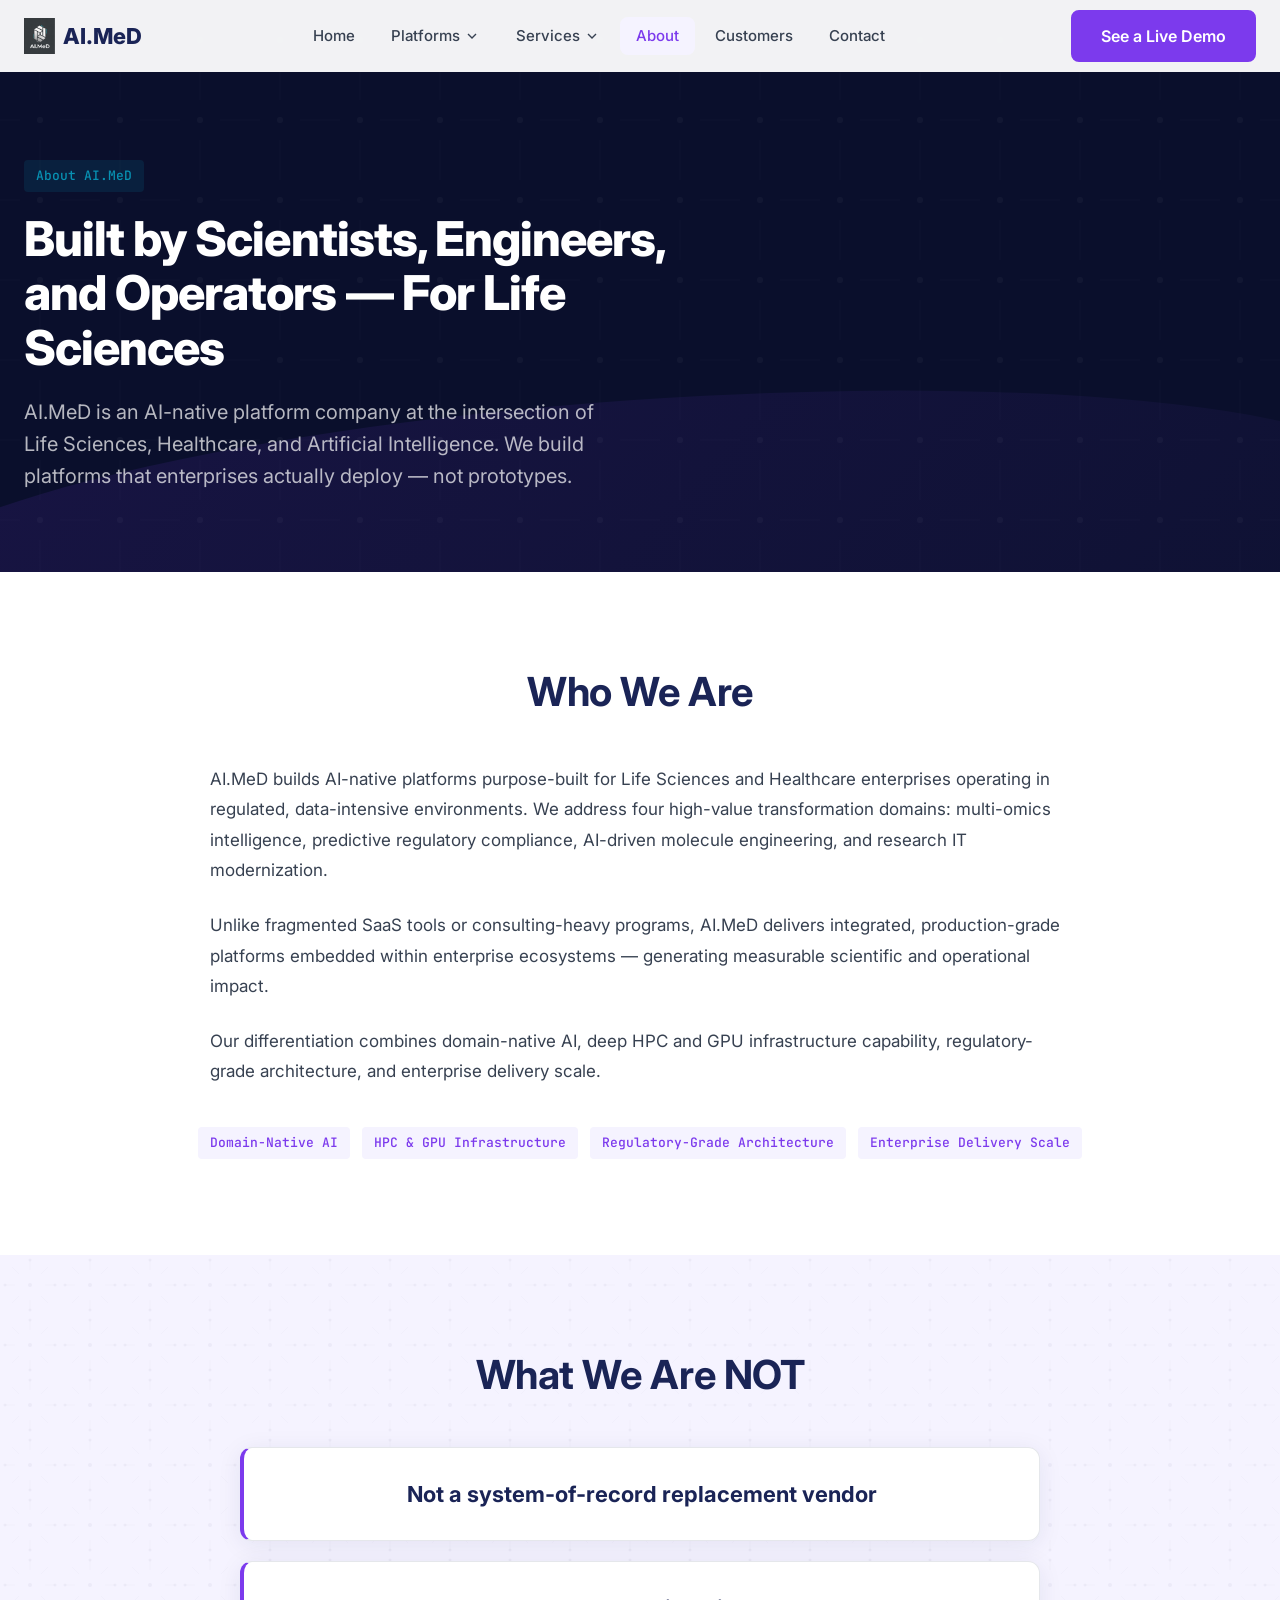
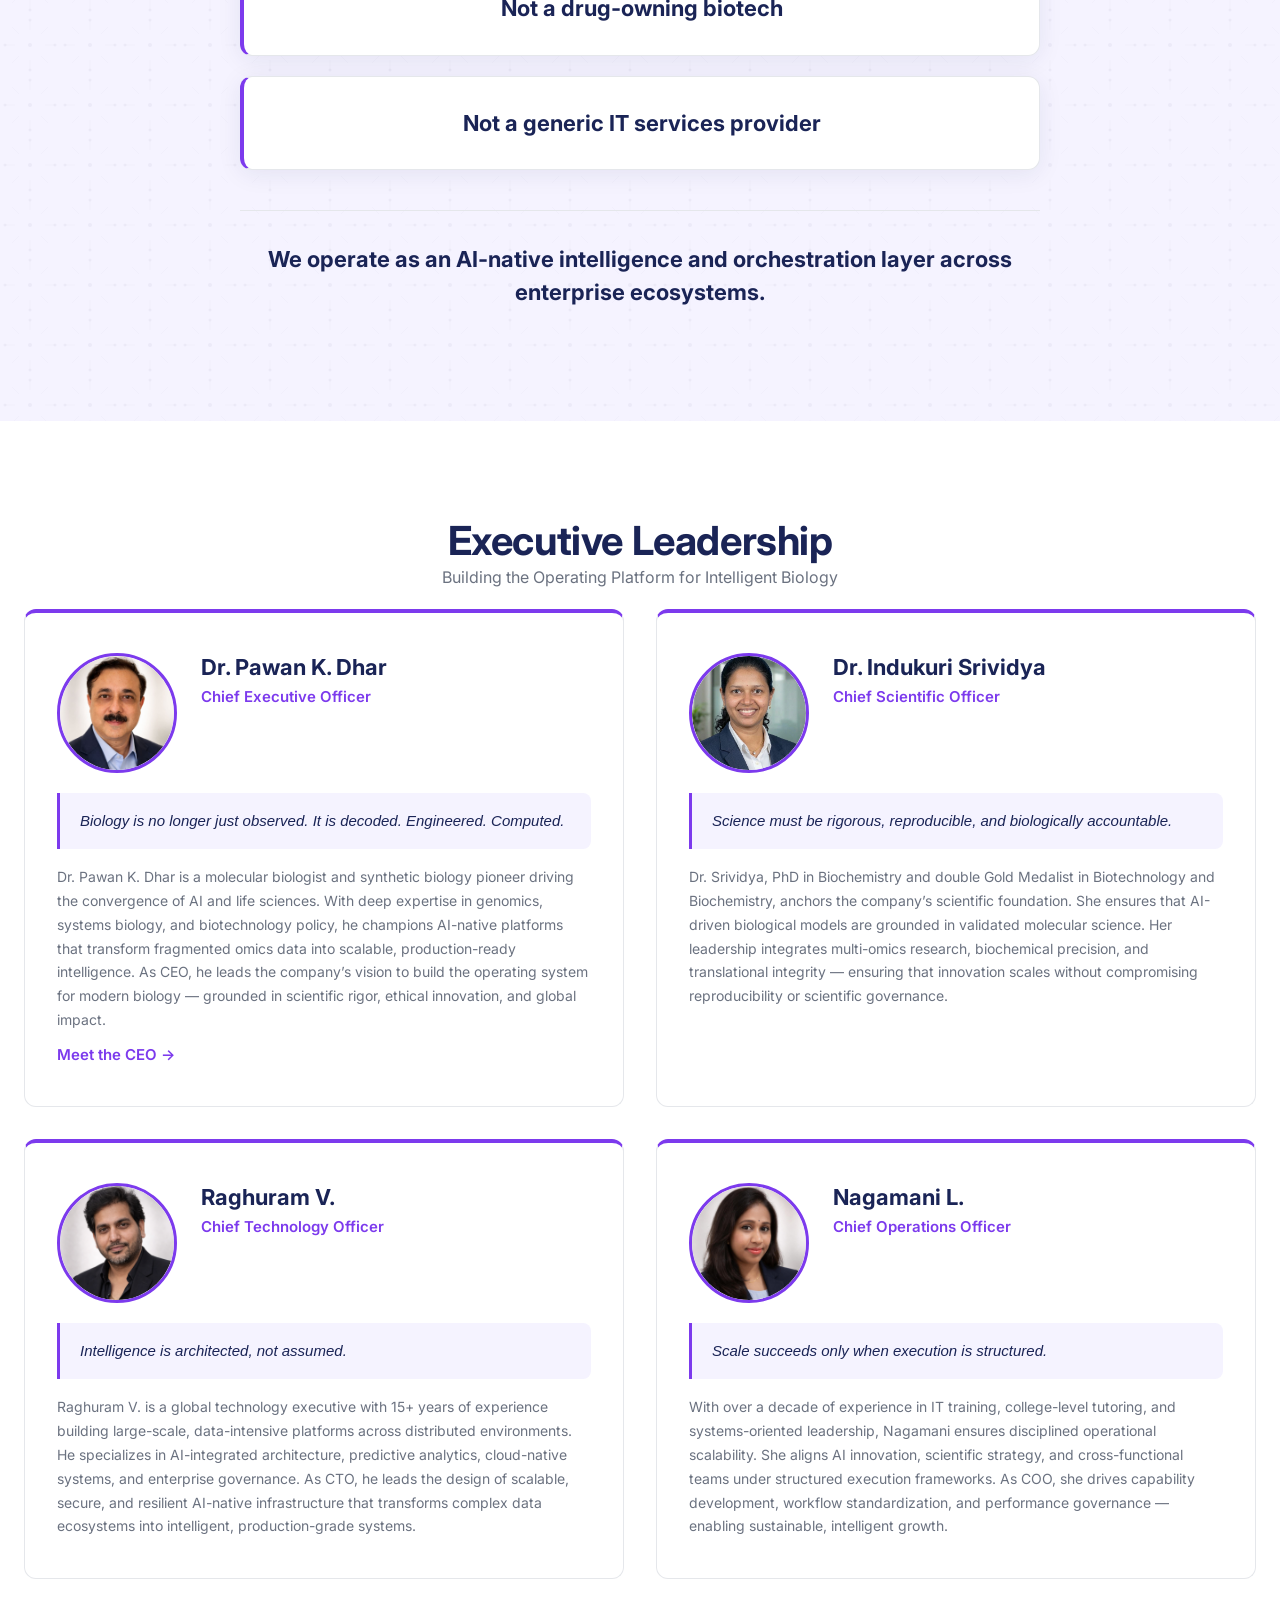
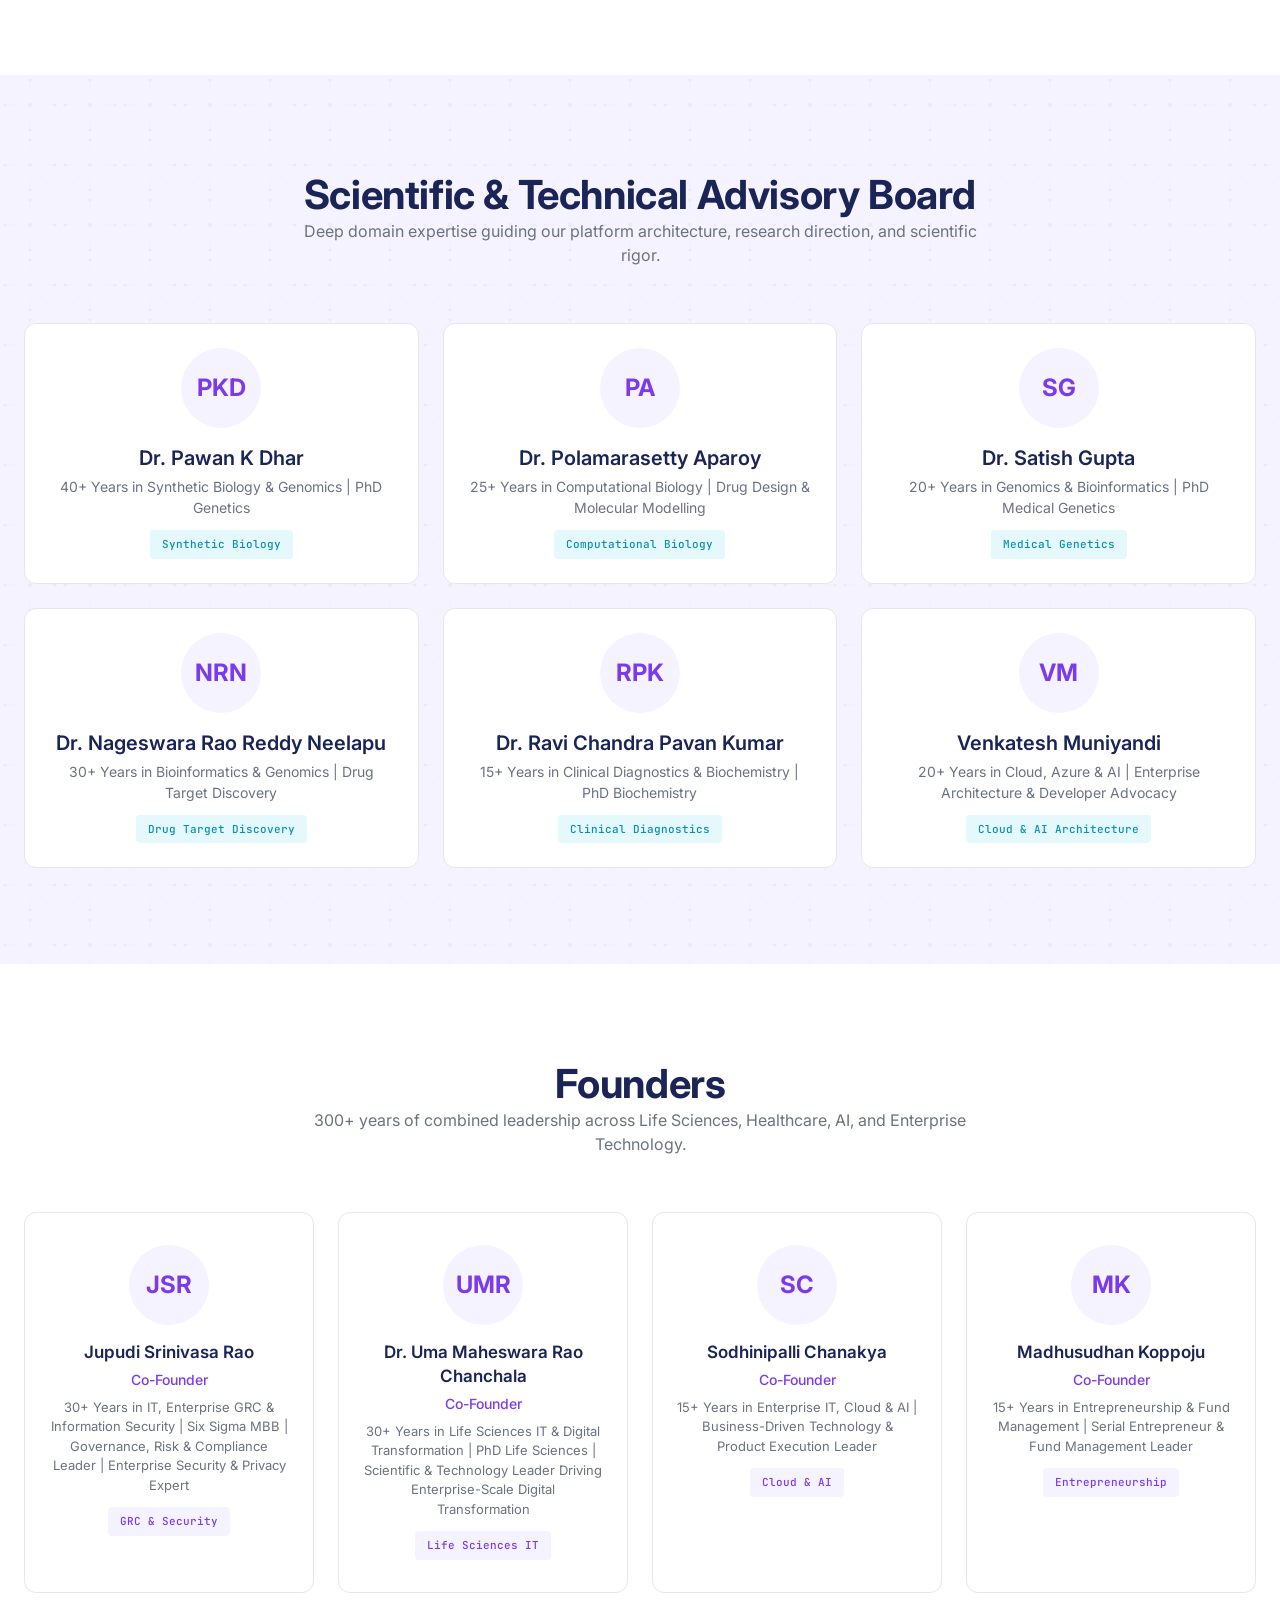
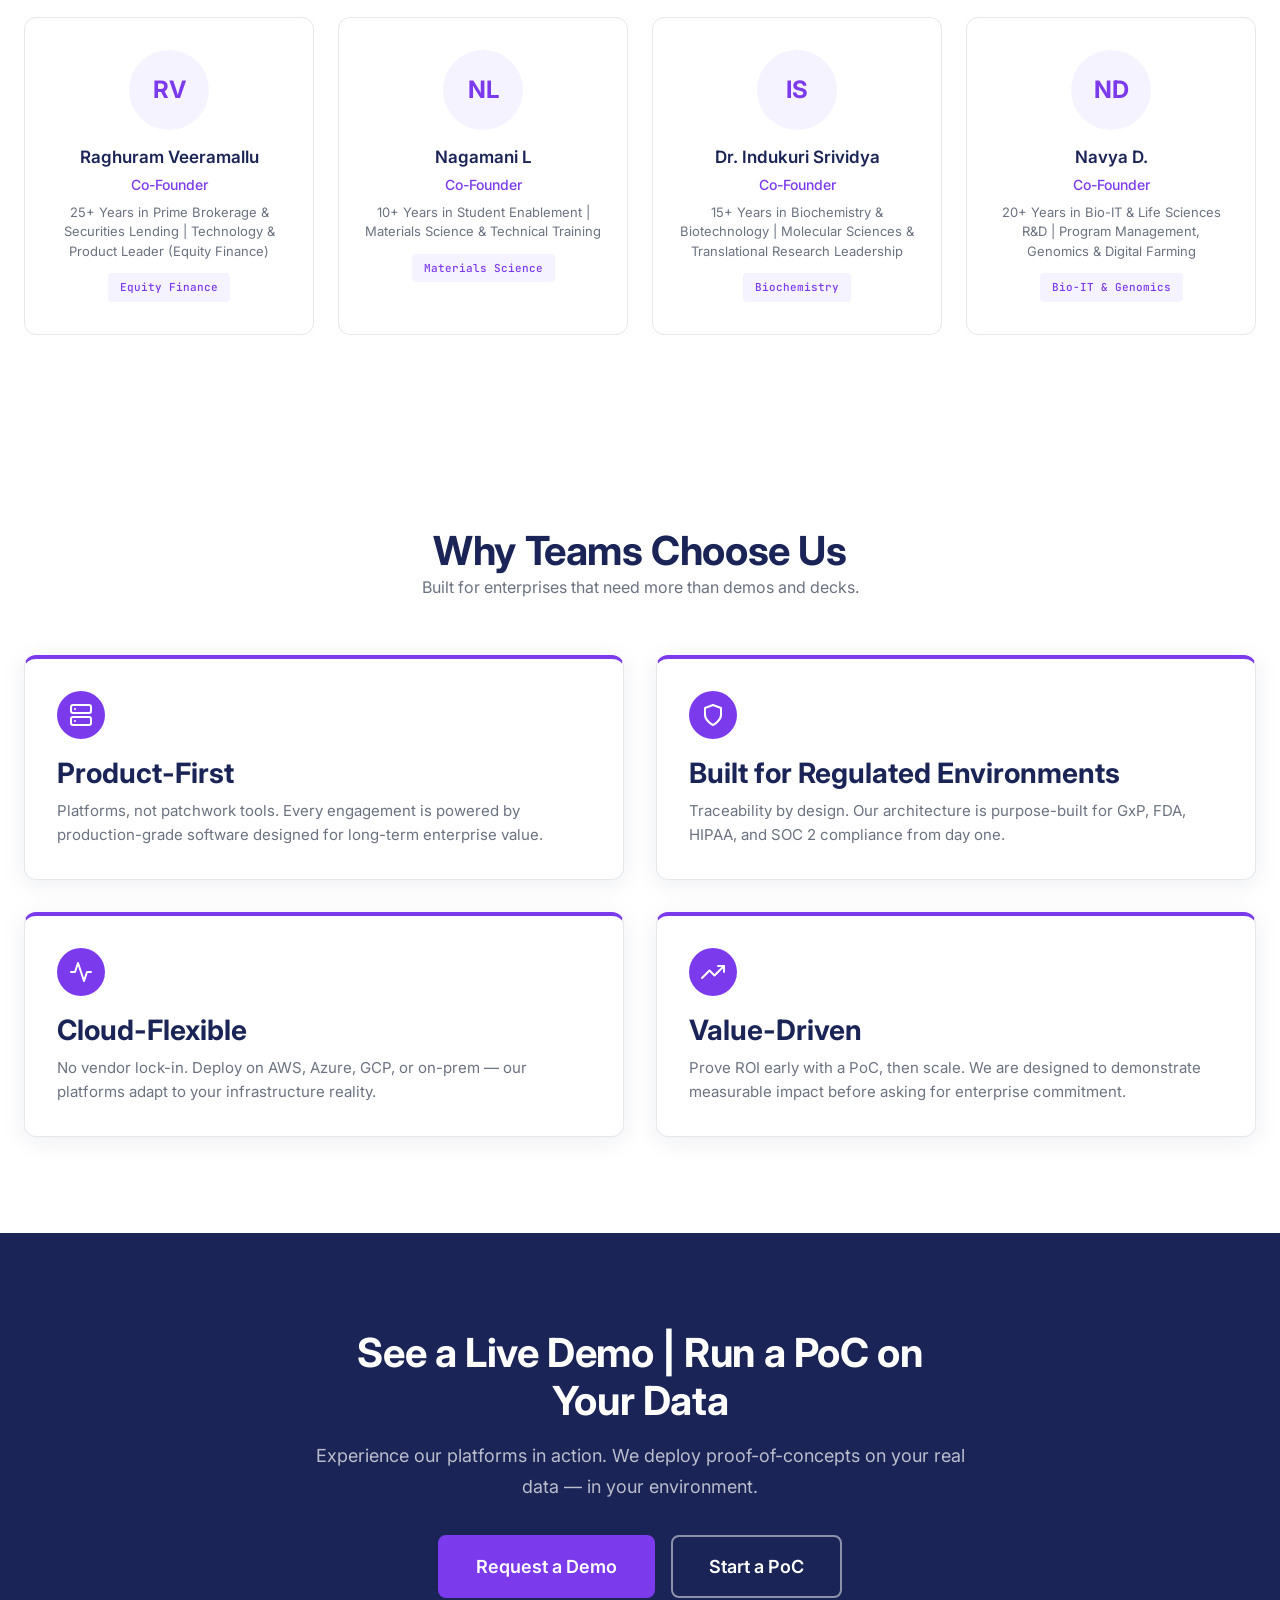
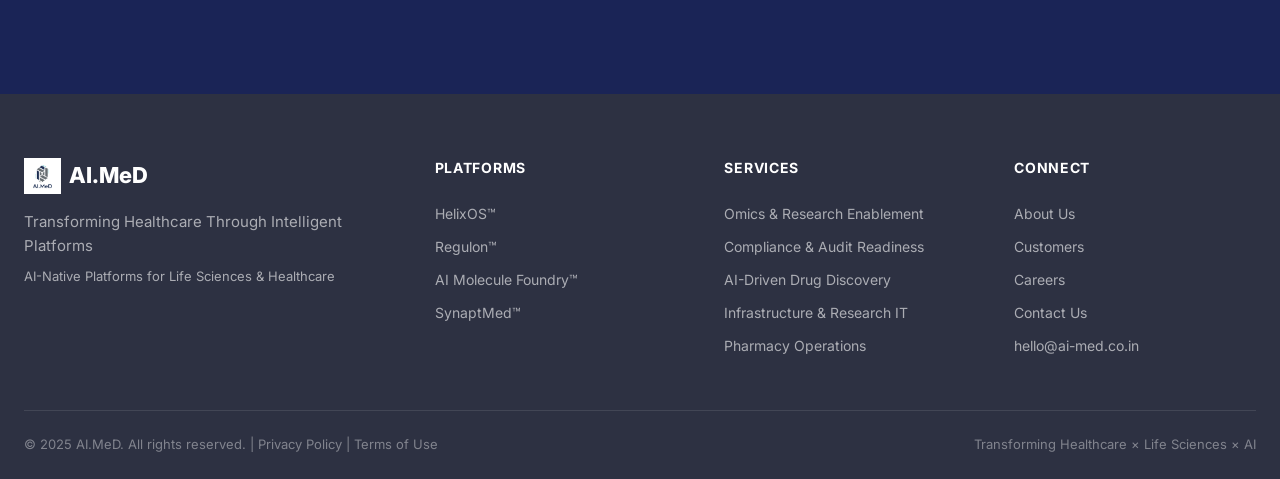
==== commit cfda8033: "Customers & CEO page changes" ====
--- a/about.html
+++ b/about.html
@@ -129,6 +129,7 @@
       </div>
 
       <a href="about.html" class="nav-link active">About</a>
+      <a href="collaborations.html" class="nav-link">Customers</a>
       <a href="contact.html" class="nav-link">Contact</a>
     </div>
 
@@ -173,6 +174,7 @@
     </div>
 
     <a href="about.html" class="mobile-menu-link">About</a>
+    <a href="collaborations.html" class="mobile-menu-link">Customers</a>
     <a href="contact.html" class="mobile-menu-link">Contact</a>
   </div>
   <div class="mobile-menu-cta">
@@ -258,113 +260,9 @@
   </section>
 
   <!-- ============================================================
-       SECTION 3: FOUNDERS
-       ============================================================ -->
-  <section class="section-white section-padding" aria-label="Founders">
-    <div class="container">
-      <div class="section-header text-center animate-on-scroll" style="max-width: 700px; margin: 0 auto 56px;">
-        <h2>Founders</h2>
-        <p class="text-muted">300+ years of combined leadership across Life Sciences, Healthcare, AI, and Enterprise Technology.</p>
-      </div>
-
-      <div class="leadership-grid" style="grid-template-columns: repeat(4, 1fr); gap: 24px;">
-
-        <!-- Founder 1 -->
-        <div class="leader-card animate-on-scroll animate-delay-1">
-          <div class="leader-avatar">JSR</div>
-          <h4>Jupudi Srinivasa Rao</h4>
-          <p class="leader-title">Co-Founder</p>
-          <p class="leader-focus">30+ Years in IT, Enterprise GRC &amp; Information Security | Six Sigma MBB | Governance, Risk &amp; Compliance Leader | Enterprise Security &amp; Privacy Expert</p>
-          <div style="margin-top: 12px;">
-            <span class="badge" style="font-size: 11px;">GRC &amp; Security</span>
-          </div>
-        </div>
-
-        <!-- Founder 2 -->
-        <div class="leader-card animate-on-scroll animate-delay-2">
-          <div class="leader-avatar">UMR</div>
-          <h4>Dr. Uma Maheswara Rao Chanchala</h4>
-          <p class="leader-title">Co-Founder</p>
-          <p class="leader-focus">30+ Years in Life Sciences IT &amp; Digital Transformation | PhD Life Sciences | Scientific &amp; Technology Leader Driving Enterprise-Scale Digital Transformation</p>
-          <div style="margin-top: 12px;">
-            <span class="badge" style="font-size: 11px;">Life Sciences IT</span>
-          </div>
-        </div>
-
-        <!-- Founder 3 -->
-        <div class="leader-card animate-on-scroll animate-delay-3">
-          <div class="leader-avatar">SC</div>
-          <h4>Sodhinipalli Chanakya</h4>
-          <p class="leader-title">Co-Founder</p>
-          <p class="leader-focus">15+ Years in Enterprise IT, Cloud &amp; AI | Business-Driven Technology &amp; Product Execution Leader</p>
-          <div style="margin-top: 12px;">
-            <span class="badge" style="font-size: 11px;">Cloud &amp; AI</span>
-          </div>
-        </div>
-
-        <!-- Founder 4 -->
-        <div class="leader-card animate-on-scroll animate-delay-4">
-          <div class="leader-avatar">MK</div>
-          <h4>Madhusudhan Koppoju</h4>
-          <p class="leader-title">Co-Founder</p>
-          <p class="leader-focus">15+ Years in Entrepreneurship &amp; Fund Management | Serial Entrepreneur &amp; Fund Management Leader</p>
-          <div style="margin-top: 12px;">
-            <span class="badge" style="font-size: 11px;">Entrepreneurship</span>
-          </div>
-        </div>
-
-        <!-- Founder 5 -->
-        <div class="leader-card animate-on-scroll animate-delay-1">
-          <div class="leader-avatar">RV</div>
-          <h4>Raghuram Veeramallu</h4>
-          <p class="leader-title">Co-Founder</p>
-          <p class="leader-focus">25+ Years in Prime Brokerage &amp; Securities Lending | Technology &amp; Product Leader (Equity Finance)</p>
-          <div style="margin-top: 12px;">
-            <span class="badge" style="font-size: 11px;">Equity Finance</span>
-          </div>
-        </div>
-
-        <!-- Founder 6 -->
-        <div class="leader-card animate-on-scroll animate-delay-2">
-          <div class="leader-avatar">NL</div>
-          <h4>Nagamani L</h4>
-          <p class="leader-title">Co-Founder</p>
-          <p class="leader-focus">10+ Years in Student Enablement | Materials Science &amp; Technical Training</p>
-          <div style="margin-top: 12px;">
-            <span class="badge" style="font-size: 11px;">Materials Science</span>
-          </div>
-        </div>
-
-        <!-- Founder 7 -->
-        <div class="leader-card animate-on-scroll animate-delay-3">
-          <div class="leader-avatar">IS</div>
-          <h4>Dr. Indukuri Srividya</h4>
-          <p class="leader-title">Co-Founder</p>
-          <p class="leader-focus">15+ Years in Biochemistry &amp; Biotechnology | Molecular Sciences &amp; Translational Research Leadership</p>
-          <div style="margin-top: 12px;">
-            <span class="badge" style="font-size: 11px;">Biochemistry</span>
-          </div>
-        </div>
-
-        <!-- Founder 8 -->
-        <div class="leader-card animate-on-scroll animate-delay-4">
-          <div class="leader-avatar">ND</div>
-          <h4>Navya D.</h4>
-          <p class="leader-title">Co-Founder</p>
-          <p class="leader-focus">20+ Years in Bio-IT &amp; Life Sciences R&amp;D | Program Management, Genomics &amp; Digital Farming</p>
-          <div style="margin-top: 12px;">
-            <span class="badge" style="font-size: 11px;">Bio-IT &amp; Genomics</span>
-          </div>
-        </div>
-
-      </div>
-    </div>
-  </section>
-
-  <!-- ============================================================
-       SECTION: EXECUTIVE LEADERSHIP
-       ============================================================ -->
-  <section class="section-light section-padding" aria-label="Executive Leadership">
+       SECTION 3: EXECUTIVE LEADERSHIP
+       ============================================================ -->
+  <section class="section-white section-padding" aria-label="Executive Leadership">
     <div class="container">
       <div class="section-header text-center animate-on-scroll" style="max-width: 760px; margin: 0 auto 20px;">
         <h2>Executive Leadership</h2>
@@ -443,7 +341,7 @@
   </section>
 
   <!-- ============================================================
-       SECTION 4: ADVISORS
+       SECTION 4: ADVISORY BOARD
        ============================================================ -->
   <section class="section-light section-padding" aria-label="Advisors">
     <div class="container">
@@ -511,6 +409,110 @@
           <p class="advisor-domain">20+ Years in Cloud, Azure &amp; AI | Enterprise Architecture &amp; Developer Advocacy</p>
           <div style="margin-top: 12px;">
             <span class="badge-teal" style="font-size: 11px;">Cloud &amp; AI Architecture</span>
+          </div>
+        </div>
+
+      </div>
+    </div>
+  </section>
+
+  <!-- ============================================================
+       SECTION 5: FOUNDERS
+       ============================================================ -->
+  <section class="section-white section-padding" aria-label="Founders">
+    <div class="container">
+      <div class="section-header text-center animate-on-scroll" style="max-width: 700px; margin: 0 auto 56px;">
+        <h2>Founders</h2>
+        <p class="text-muted">300+ years of combined leadership across Life Sciences, Healthcare, AI, and Enterprise Technology.</p>
+      </div>
+
+      <div class="leadership-grid" style="grid-template-columns: repeat(4, 1fr); gap: 24px;">
+
+        <!-- Founder 1 -->
+        <div class="leader-card animate-on-scroll animate-delay-1">
+          <div class="leader-avatar">JSR</div>
+          <h4>Jupudi Srinivasa Rao</h4>
+          <p class="leader-title">Co-Founder</p>
+          <p class="leader-focus">30+ Years in IT, Enterprise GRC &amp; Information Security | Six Sigma MBB | Governance, Risk &amp; Compliance Leader | Enterprise Security &amp; Privacy Expert</p>
+          <div style="margin-top: 12px;">
+            <span class="badge" style="font-size: 11px;">GRC &amp; Security</span>
+          </div>
+        </div>
+
+        <!-- Founder 2 -->
+        <div class="leader-card animate-on-scroll animate-delay-2">
+          <div class="leader-avatar">UMR</div>
+          <h4>Dr. Uma Maheswara Rao Chanchala</h4>
+          <p class="leader-title">Co-Founder</p>
+          <p class="leader-focus">30+ Years in Life Sciences IT &amp; Digital Transformation | PhD Life Sciences | Scientific &amp; Technology Leader Driving Enterprise-Scale Digital Transformation</p>
+          <div style="margin-top: 12px;">
+            <span class="badge" style="font-size: 11px;">Life Sciences IT</span>
+          </div>
+        </div>
+
+        <!-- Founder 3 -->
+        <div class="leader-card animate-on-scroll animate-delay-3">
+          <div class="leader-avatar">SC</div>
+          <h4>Sodhinipalli Chanakya</h4>
+          <p class="leader-title">Co-Founder</p>
+          <p class="leader-focus">15+ Years in Enterprise IT, Cloud &amp; AI | Business-Driven Technology &amp; Product Execution Leader</p>
+          <div style="margin-top: 12px;">
+            <span class="badge" style="font-size: 11px;">Cloud &amp; AI</span>
+          </div>
+        </div>
+
+        <!-- Founder 4 -->
+        <div class="leader-card animate-on-scroll animate-delay-4">
+          <div class="leader-avatar">MK</div>
+          <h4>Madhusudhan Koppoju</h4>
+          <p class="leader-title">Co-Founder</p>
+          <p class="leader-focus">15+ Years in Entrepreneurship &amp; Fund Management | Serial Entrepreneur &amp; Fund Management Leader</p>
+          <div style="margin-top: 12px;">
+            <span class="badge" style="font-size: 11px;">Entrepreneurship</span>
+          </div>
+        </div>
+
+        <!-- Founder 5 -->
+        <div class="leader-card animate-on-scroll animate-delay-1">
+          <div class="leader-avatar">RV</div>
+          <h4>Raghuram Veeramallu</h4>
+          <p class="leader-title">Co-Founder</p>
+          <p class="leader-focus">25+ Years in Prime Brokerage &amp; Securities Lending | Technology &amp; Product Leader (Equity Finance)</p>
+          <div style="margin-top: 12px;">
+            <span class="badge" style="font-size: 11px;">Equity Finance</span>
+          </div>
+        </div>
+
+        <!-- Founder 6 -->
+        <div class="leader-card animate-on-scroll animate-delay-2">
+          <div class="leader-avatar">NL</div>
+          <h4>Nagamani L</h4>
+          <p class="leader-title">Co-Founder</p>
+          <p class="leader-focus">10+ Years in Student Enablement | Materials Science &amp; Technical Training</p>
+          <div style="margin-top: 12px;">
+            <span class="badge" style="font-size: 11px;">Materials Science</span>
+          </div>
+        </div>
+
+        <!-- Founder 7 -->
+        <div class="leader-card animate-on-scroll animate-delay-3">
+          <div class="leader-avatar">IS</div>
+          <h4>Dr. Indukuri Srividya</h4>
+          <p class="leader-title">Co-Founder</p>
+          <p class="leader-focus">15+ Years in Biochemistry &amp; Biotechnology | Molecular Sciences &amp; Translational Research Leadership</p>
+          <div style="margin-top: 12px;">
+            <span class="badge" style="font-size: 11px;">Biochemistry</span>
+          </div>
+        </div>
+
+        <!-- Founder 8 -->
+        <div class="leader-card animate-on-scroll animate-delay-4">
+          <div class="leader-avatar">ND</div>
+          <h4>Navya D.</h4>
+          <p class="leader-title">Co-Founder</p>
+          <p class="leader-focus">20+ Years in Bio-IT &amp; Life Sciences R&amp;D | Program Management, Genomics &amp; Digital Farming</p>
+          <div style="margin-top: 12px;">
+            <span class="badge" style="font-size: 11px;">Bio-IT &amp; Genomics</span>
           </div>
         </div>
 
@@ -625,6 +627,7 @@
       <div class="footer-col">
         <h4>Connect</h4>
         <a href="about.html">About Us</a>
+        <a href="collaborations.html">Customers</a>
         <a href="#">Careers</a>
         <a href="contact.html">Contact Us</a>
         <a href="mailto:hello@ai-med.co.in">hello@ai-med.co.in</a>
--- a/css/styles.css
+++ b/css/styles.css
@@ -2569,3 +2569,343 @@
     grid-template-columns: 1fr;
   }
 }
+
+/* ============================================================
+   CEO PAGE — Two-Column Layout with Sidebar
+   ============================================================ */
+.ceo-page-content {
+  display: flex;
+  gap: 0;
+}
+
+.ceo-page-main {
+  flex: 1;
+  min-width: 0;
+}
+
+.ceo-page-sidebar {
+  width: 370px;
+  flex-shrink: 0;
+  padding: 40px 28px;
+  background: var(--color-white);
+  border-left: 1px solid var(--color-silver-light);
+  position: sticky;
+  top: 64px;
+  align-self: flex-start;
+  max-height: calc(100vh - 80px);
+  overflow-y: auto;
+}
+
+.ceo-page-sidebar::-webkit-scrollbar {
+  width: 4px;
+}
+
+.ceo-page-sidebar::-webkit-scrollbar-thumb {
+  background: var(--color-silver-light);
+  border-radius: var(--radius-full);
+}
+
+.ceo-sidebar-section {
+  margin-bottom: 32px;
+}
+
+.ceo-sidebar-section:last-child {
+  margin-bottom: 0;
+}
+
+.ceo-sidebar-section h3 {
+  font-size: 14px;
+  font-weight: 700;
+  text-transform: uppercase;
+  letter-spacing: 0.08em;
+  color: var(--color-violet);
+  margin-bottom: 14px;
+  padding-bottom: 8px;
+  border-bottom: 2px solid var(--color-violet-pale);
+}
+
+.ceo-sidebar-link {
+  display: flex;
+  align-items: flex-start;
+  gap: 10px;
+  padding: 10px 12px;
+  border-radius: var(--radius-md);
+  text-decoration: none;
+  color: var(--color-text-body);
+  font-size: 13.5px;
+  line-height: 1.5;
+  transition: background var(--transition-base), color var(--transition-base);
+  border: 1px solid transparent;
+}
+
+.ceo-sidebar-link:hover {
+  background: var(--color-violet-pale);
+  border-color: var(--color-silver-light);
+  color: var(--color-violet);
+}
+
+.ceo-sidebar-link .sidebar-icon {
+  flex-shrink: 0;
+  width: 18px;
+  height: 18px;
+  margin-top: 2px;
+  color: var(--color-violet-light);
+}
+
+.ceo-sidebar-link .sidebar-link-text {
+  flex: 1;
+}
+
+.ceo-sidebar-link .sidebar-link-title {
+  font-weight: 600;
+  display: block;
+  color: var(--color-navy);
+}
+
+.ceo-sidebar-link .sidebar-link-source {
+  font-size: 11.5px;
+  color: var(--color-text-muted);
+  margin-top: 2px;
+  display: block;
+}
+
+.ceo-sidebar-profiles {
+  display: flex;
+  flex-wrap: wrap;
+  gap: 8px;
+}
+
+.ceo-sidebar-profile-btn {
+  display: inline-flex;
+  align-items: center;
+  gap: 6px;
+  padding: 7px 14px;
+  border-radius: var(--radius-full);
+  background: var(--color-violet-pale);
+  color: var(--color-violet);
+  font-size: 12.5px;
+  font-weight: 600;
+  text-decoration: none;
+  transition: background var(--transition-base), transform var(--transition-base);
+  border: 1px solid transparent;
+}
+
+.ceo-sidebar-profile-btn:hover {
+  background: var(--color-violet);
+  color: var(--color-white);
+  transform: translateY(-1px);
+}
+
+.ceo-sidebar-profile-btn svg {
+  width: 14px;
+  height: 14px;
+}
+
+@media (max-width: 1024px) {
+  .ceo-page-content {
+    flex-direction: column;
+  }
+
+  .ceo-page-sidebar {
+    width: 100%;
+    position: static;
+    max-height: none;
+    border-left: none;
+    border-top: 1px solid var(--color-silver-light);
+    padding: 48px 24px;
+  }
+
+  .ceo-sidebar-section h3 {
+    font-size: 15px;
+  }
+}
+
+/* ============================================================
+   CEO PAGE — Publications, Media & Profiles Grid
+   ============================================================ */
+.ceo-resources-grid {
+  display: grid;
+  grid-template-columns: repeat(3, 1fr);
+  gap: 32px;
+  max-width: 1100px;
+  margin: 0 auto;
+}
+
+.ceo-resource-column {
+  background: var(--color-white);
+  border: 1px solid var(--color-silver-light);
+  border-radius: var(--radius-lg);
+  padding: 28px;
+  box-shadow: var(--shadow-card);
+}
+
+.ceo-resource-heading {
+  display: flex;
+  align-items: center;
+  gap: 8px;
+  font-size: 16px;
+  font-weight: 700;
+  color: var(--color-violet);
+  margin-bottom: 20px;
+  padding-bottom: 12px;
+  border-bottom: 2px solid var(--color-violet-pale);
+}
+
+.ceo-resource-heading svg {
+  color: var(--color-violet-light);
+  flex-shrink: 0;
+}
+
+.ceo-resource-link {
+  display: block;
+  padding: 10px 12px;
+  border-radius: var(--radius-md);
+  text-decoration: none;
+  transition: background var(--transition-base), transform var(--transition-base);
+  border: 1px solid transparent;
+  margin-bottom: 4px;
+}
+
+.ceo-resource-link:hover {
+  background: var(--color-violet-pale);
+  border-color: var(--color-silver-light);
+  transform: translateX(2px);
+}
+
+.ceo-resource-title {
+  display: block;
+  font-size: 14px;
+  font-weight: 600;
+  color: var(--color-navy);
+  line-height: 1.45;
+}
+
+.ceo-resource-source {
+  display: block;
+  font-size: 12px;
+  color: var(--color-text-muted);
+  margin-top: 3px;
+}
+
+.ceo-resource-link-cta {
+  margin-top: 8px;
+  font-size: 14px;
+  font-weight: 700;
+  color: var(--color-violet);
+  border: 1px dashed var(--color-violet-pale);
+  text-align: center;
+}
+
+.ceo-resource-link-cta:hover {
+  border-color: var(--color-violet);
+  background: var(--color-violet-pale);
+}
+
+.ceo-resource-link-video {
+  background: var(--color-violet-pale);
+  border-color: var(--color-violet-pale);
+}
+
+.ceo-resource-link-video:hover {
+  border-color: var(--color-violet-light);
+}
+
+@media (max-width: 900px) {
+  .ceo-resources-grid {
+    grid-template-columns: 1fr;
+    gap: 24px;
+  }
+}
+
+/* ============================================================
+   COLLABORATIONS PAGE — Cards
+   ============================================================ */
+.collab-card {
+  background: var(--color-white);
+  border-radius: var(--radius-lg);
+  padding: 32px;
+  box-shadow: var(--shadow-card);
+  border: 1px solid var(--color-silver-light);
+  transition: box-shadow var(--transition-base), transform var(--transition-base);
+}
+
+.collab-card:hover {
+  box-shadow: var(--shadow-card-hover);
+  transform: translateY(-2px);
+}
+
+.collab-card-header {
+  display: flex;
+  align-items: center;
+  gap: 16px;
+  margin-bottom: 20px;
+  flex-wrap: wrap;
+}
+
+.collab-icon {
+  width: 48px;
+  height: 48px;
+  flex-shrink: 0;
+  display: flex;
+  align-items: center;
+  justify-content: center;
+  background: var(--color-violet-pale);
+  border-radius: var(--radius-md);
+  color: var(--color-violet);
+}
+
+.collab-icon svg {
+  width: 24px;
+  height: 24px;
+}
+
+.collab-card-info {
+  flex: 1;
+  min-width: 200px;
+}
+
+.collab-card-info h3 {
+  font-size: 20px;
+  color: var(--color-navy);
+  margin-bottom: 2px;
+}
+
+.collab-location {
+  font-size: 14px;
+  color: var(--color-text-muted);
+  font-weight: 500;
+}
+
+.collab-visit-btn {
+  flex-shrink: 0;
+  font-size: 13px !important;
+  padding: 8px 18px !important;
+}
+
+.collab-description {
+  font-size: 15px;
+  line-height: 1.75;
+  color: var(--color-text-body);
+  margin-bottom: 16px;
+}
+
+.collab-tags {
+  display: flex;
+  flex-wrap: wrap;
+  gap: 8px;
+}
+
+@media (max-width: 768px) {
+  .collab-card {
+    padding: 24px;
+  }
+
+  .collab-card-header {
+    flex-direction: column;
+    align-items: flex-start;
+  }
+
+  .collab-visit-btn {
+    align-self: flex-start;
+  }
+}
